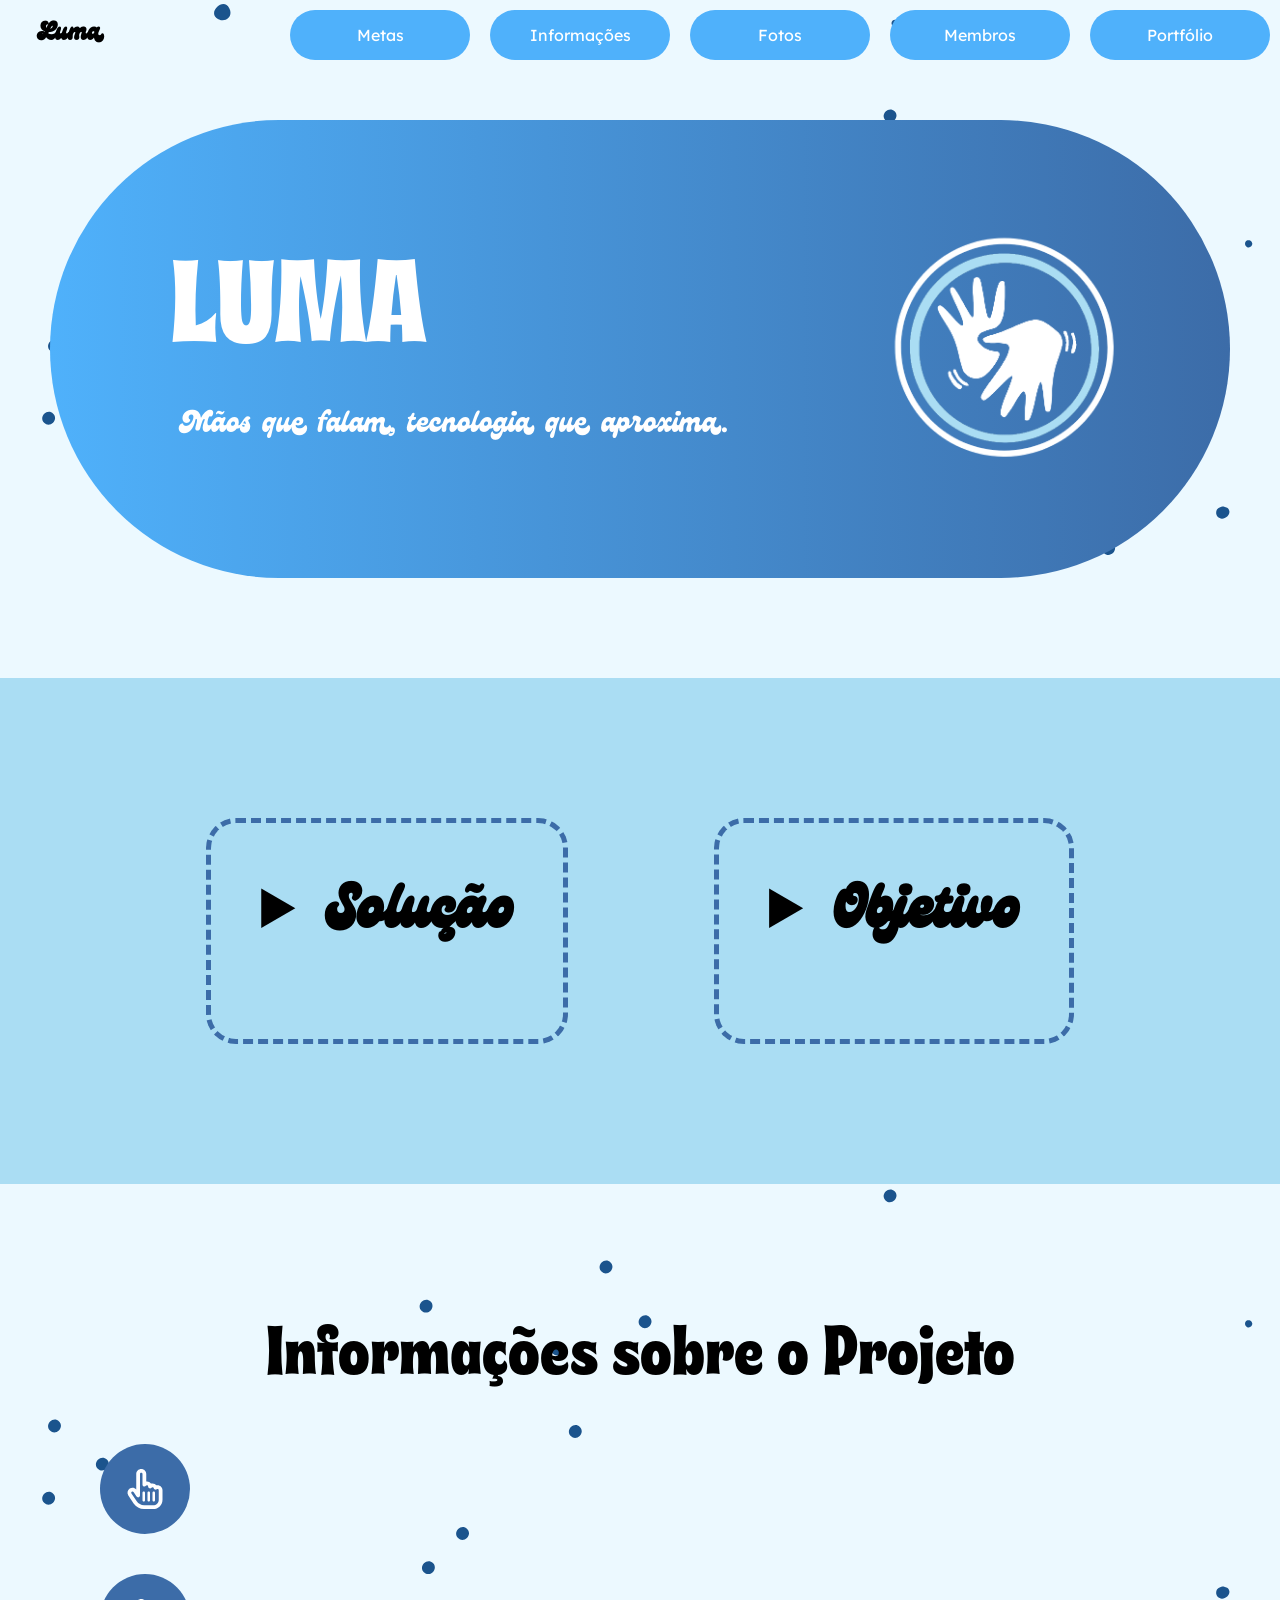
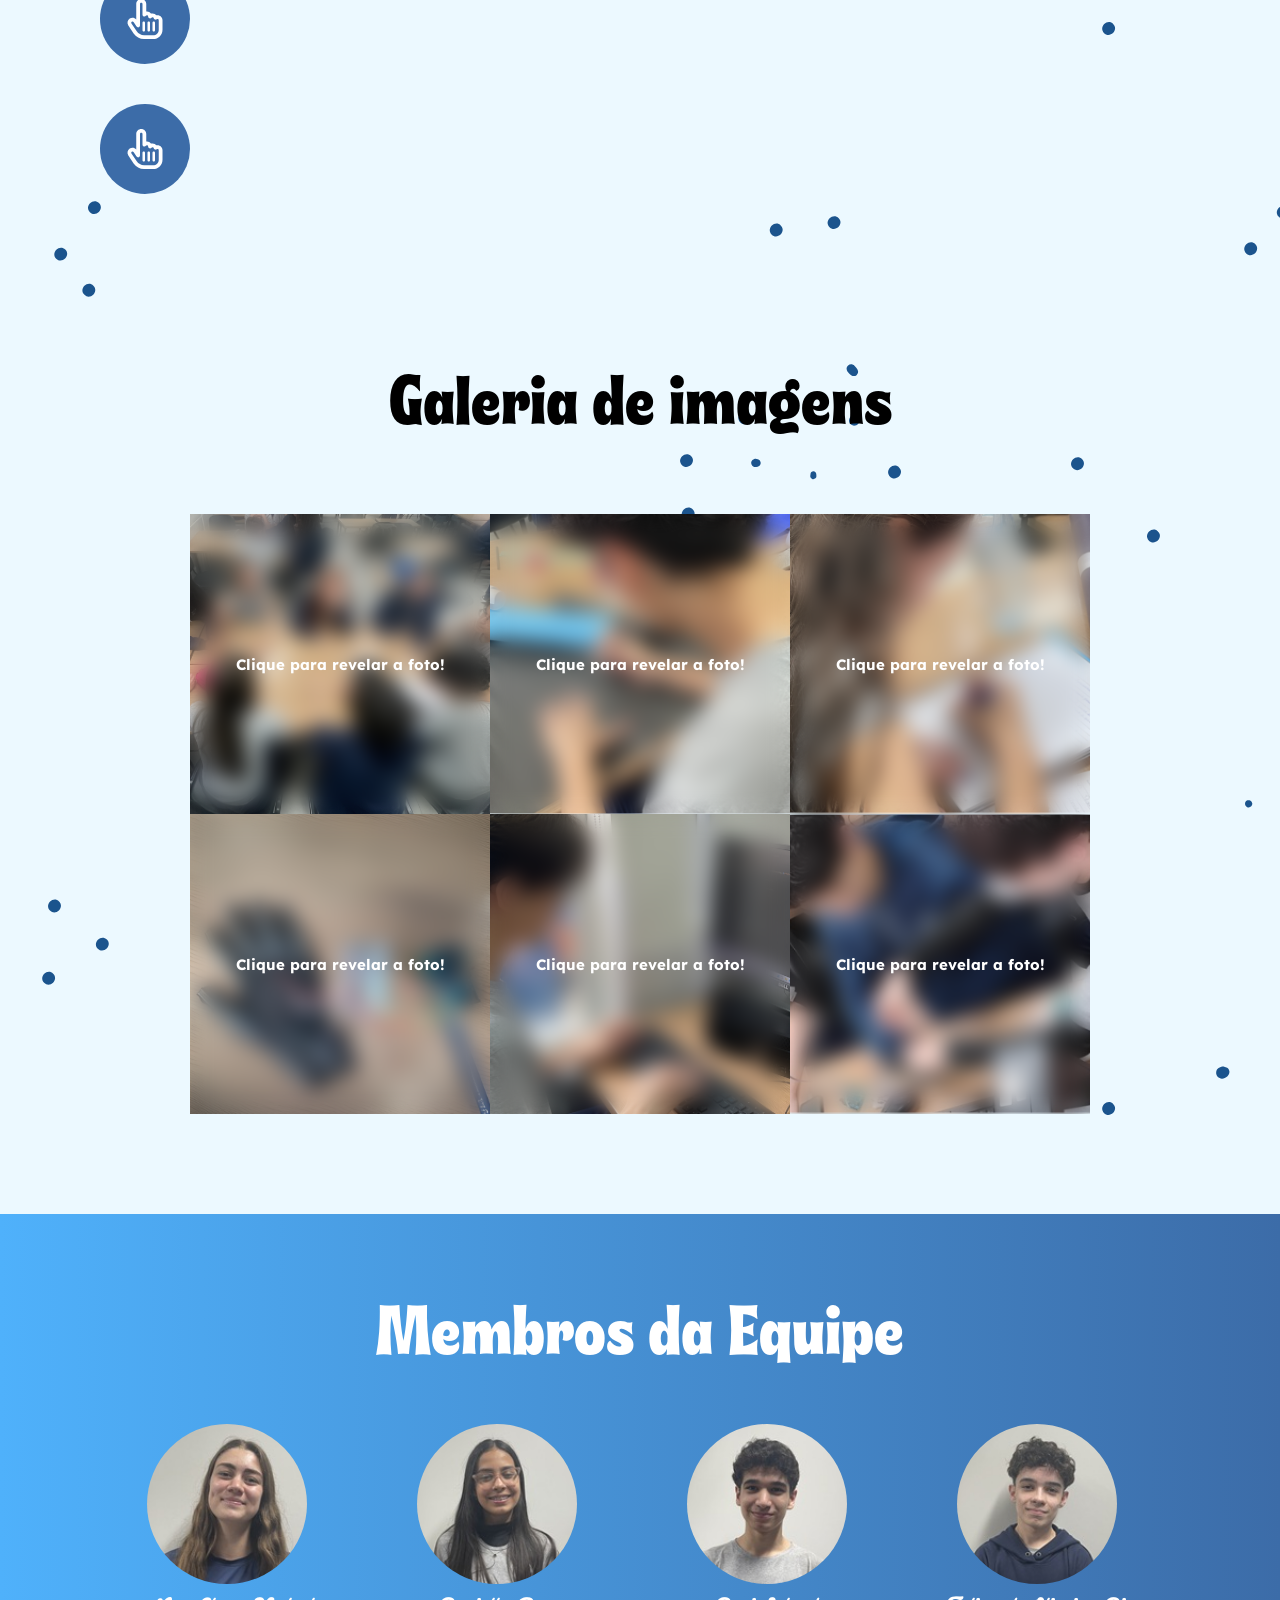
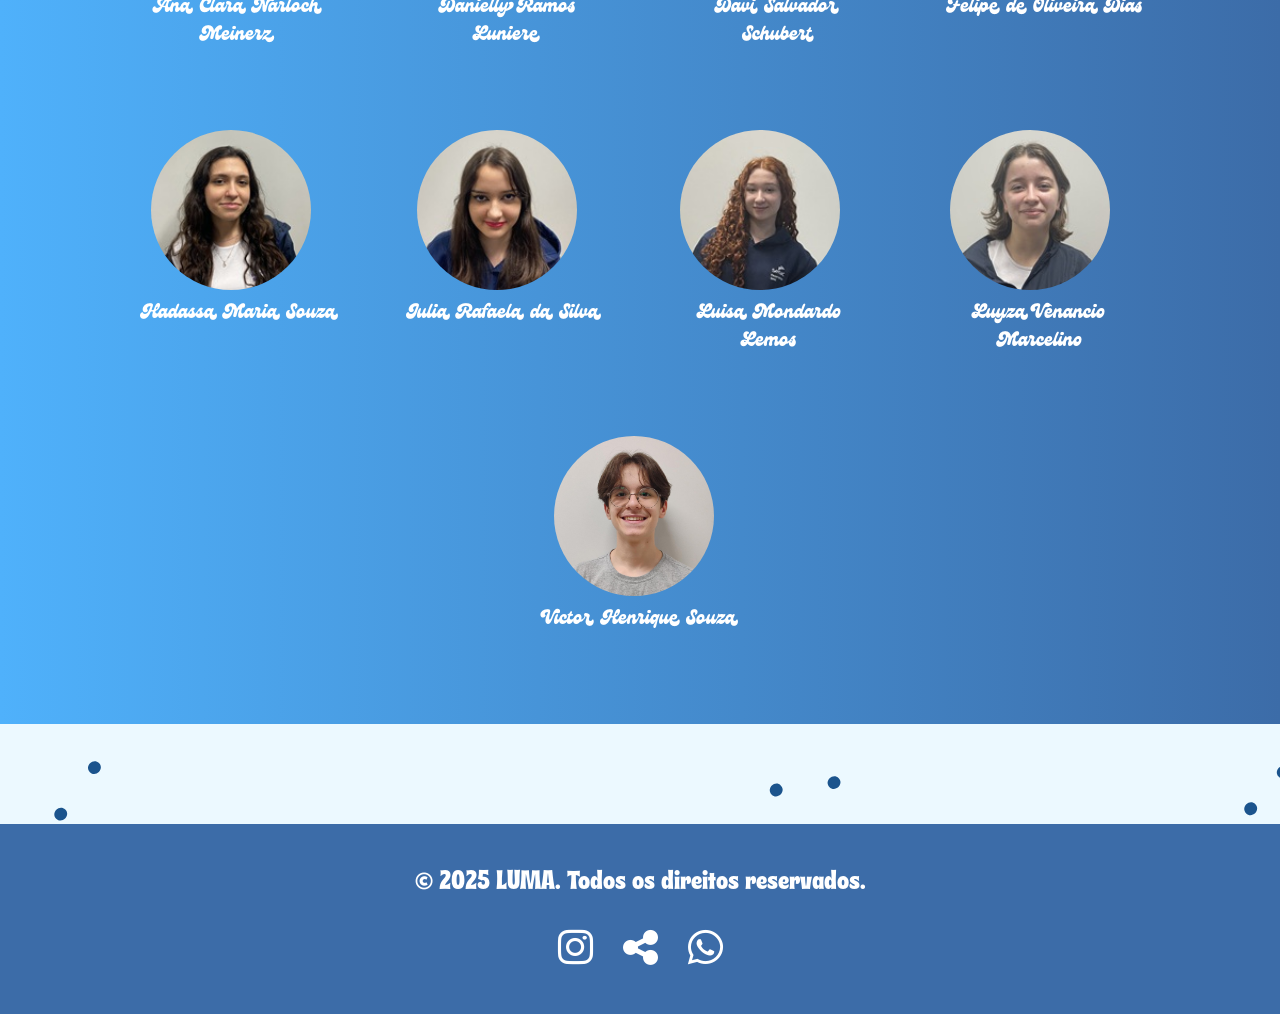
==== index.html @ 433c046f "update 7" ====
<!DOCTYPE html>
<html lang="pt-br">

<head>
    <meta charset="UTF-8">
    <meta name="viewport" content="width=device-width, initial-scale=1.0">
    <title>LUMA - Tradutor de Libras</title>
    <link rel="preconnect" href="https://fonts.googleapis.com">
    <link rel="preconnect" href="https://fonts.gstatic.com" crossorigin>
    <link href="https://fonts.googleapis.com/css2?family=Pixelify+Sans:wght@400..700&display=swap" rel="stylesheet">
    <link href="https://fonts.googleapis.com/css2?family=Asimovian&family=Bungee&family=Gravitas+One&family=Lexend:wght@100..900&
    family=Outfit:wght@100..900&family=Pixelify+Sans:wght@400..700&family=Roboto+Slab:wght@100..900&display=swap"
        rel="stylesheet">
    <link rel="stylesheet" href="https://cdnjs.cloudflare.com/ajax/libs/font-awesome/6.4.2/css/all.min.css">
    <link rel="icon" type="image/x-icon" href="images/logo.png">
    <link rel="stylesheet" href="style.css">
</head>

<body>
    <header>
        <label for="menu" class="icon">&#9776;</label>
        <input type="checkbox" id="menu">

        <p class="titulo">Luma</p>
        <div class="items">
            <a href="#meta" class="item">Metas</a>
            <a href="#info" class="item">Informações</a>
            <a href="#images" class="item">Fotos</a>
            <a href="#equipe" class="item">Membros</a>
            <a href="RESUMO FEIRA DO CONHECIMENTO 2025.pdf" target="_blank" class="item">Portfólio</a>
        </div>
    </header>

    <section class="hero" id="hero">
        <div class="textbox">
            <div class="sla">
                <h1 class="sla2">LUMA</h1>
                <h3 class="sla3">Mãos que falam, tecnologia que aproxima.</h3>
            </div>
            <img src="images/logo2.png">
        </div>
    </section>

    <section class="meta" id="meta">
        <details>
            <summary>Solução</summary>
            <p>Criamos uma luva que traduz Libras em palavras para ajudar na comunicação entre surdos e ouvintes. Com
                tecnologia simples, queremos tornar a sociedade mais inclusiva, facilitando o diálogo na sociedade.
                Mostramos que é possível criar soluções que fazem a diferença.
            </p>
        </details>

        <details>
            <summary>Objetivo</summary>
            <p>Nosso objetivo é usar a tecnologia para tornar o mundo mais acessível e inclusivo. Além de aprender sobre
                eletrônica, entendemos a importância de criar soluções que realmente façam a diferença na vida das
                pessoas.
            </p>
        </details>
    </section>

    <section class="info" id="info">
        <h1>Informações sobre o Projeto</h1>
        <div class="quadrados">
            <div class="quadrado1">
                <img src="images/cursor3.svg">
                <p>O Arduino é uma plataforma de prototipagem eletrônica de código aberto composta por hardware e
                    software de fácil utilização. Segundo Banzi e Shiloh (2015), a plataforma foi projetada para
                    permitir que estudantes, professores e desenvolvedores criem projetos interativos por meio da
                    combinação de sensores, atuadores e um microcontrolador programável. Sua popularidade decorre da
                    versatilidade, do baixo custo e da ampla comunidade de suporte, o que o torna ideal para projetos
                    educacionais e assistivos.</p>
            </div>

            <div class="quadrado2">
                <img src="images/cursor3.svg">
                <p>A linguagem de sinais Libras é reconhecida como meio legal de comunicação e expressão da comunidade
                    surda no Brasil desde a Lei nº 10.436/2002 e regulamentada pelo Decreto nº 5.626/2005. De acordo com
                    Quadros e Karnopp (2004), a Libras é uma língua natural, com estrutura gramatical própria, composta
                    por elementos visuais-espaciais, como movimentos das mãos, expressões faciais e uso do espaço. Essa
                    característica a distingue de códigos gestuais ou mímicas, sendo considerada uma língua plena. </p>
            </div>

            <div class="quadrado3">
                <img src="images/cursor3.svg">
                <p>A metodologia do projeto envolveu pesquisa sobre Libras e suas representações gestuais, seleção de
                    componentes eletrônicos, programação do sistema de reconhecimento de movimentos e testes iterativos
                    para ajustar a precisão e a usabilidade do dispositivo. Com isso, o LUMA demonstra como a tecnologia
                    pode aproximar pessoas, eliminar barreiras comunicativas e incentivar maior empatia e inclusão no
                    dia a dia. </p>
            </div>
        </div>
    </section>

    <div class="conjunto" id="images">
        <h1>Galeria de imagens</h1>
        <div class="containerimagens">
            <div class="imagem1" style="background-image: url('images/fotogrupo.png'); background-position: 70% 30%;">
                <p>Clique para revelar a foto!</p>
            </div>

            <div class="imagem2" style="background-image: url('images/fotocartaz.png');">
                <p>Clique para revelar a foto!</p>
            </div>

            <div class="imagem3" style="background-image: url('images/fotoroteiro.png'); background-position: 70% 30%;">
                <p>Clique para revelar a foto!</p>
            </div>

            <div class="imagem4" style="background-image: url('images/fotoluva2.png');">
                <p>Clique para revelar a foto!</p>
            </div>

            <div class="imagem5" style="background-image: url('images/fotosite.png'); background-position: 30% 70%;">
                <p>Clique para revelar a foto!</p>
            </div>

            <div class="imagem6"
                style="background-image: url('images/fototrabalho.png'); background-position: 30% 70%;">
                <p>Clique para revelar a foto!</p>
            </div>
        </div>
    </div>

    <div class="equipe" id="equipe">
        <h1>Membros da Equipe</h1>
        <div class="members">
            <div class="member">
                <img src="fotosmembros/ana.jpg" class="foto">
                <p>Ana Clara Narloch Meinerz</p>
            </div>

            <div class="member">
                <img src="fotosmembros/danielly.jpg" class="foto">
                <p>Danielly Ramos Luniere</p>
            </div>

            <div class="member">
                <img src="fotosmembros/davisalvador.jpg" class="foto">
                <p>Davi Salvador Schubert</p>
            </div>

            <div class="member">
                <img src="fotosmembros/felipedias.jpg" class="foto">
                <p>Felipe de Oliveira Dias</p>
            </div>

            <div class="member">
                <img src="fotosmembros/hadassa.jpg" class="foto">
                <p>Hadassa Maria Souza</p>
            </div>

            <div class="member">
                <img src="fotosmembros/julia.jpg" class="foto">
                <p>Julia Rafaela da Silva</p>
            </div>

            <div class="member">
                <img src="fotosmembros/luisa.jpg" class="foto">
                <p>Luisa Mondardo Lemos</p>
            </div>

            <div class="member">
                <img src="fotosmembros/luyza.jpg" class="foto">
                <p>Luyza Vênancio Marcelino</p>
            </div>

            <div class="member">
                <img src="fotosmembros/victor.jpg" class="foto">
                <p>Victor Henrique Souza</p>
            </div>
        </div>
    </div>

    <footer>
        <div class="containerfooter">
            <p><span>&copy;</span> 2025 LUMA. Todos os direitos reservados.</p>
            <div class="redesfooter">
                <a href="https://www.instagram.com/proj_luma/" target="_blank" aria-label="Instagram"><i
                        class="fab fa-instagram"></i></a>
                <a href="https://linktr.ee/BrownieCru_" target="_blank" aria-label="Links"><i class="fa-solid fa-share-nodes"></i></a>
                <a href="https://wa.me/" target="_blank" aria-label="WhatsApp"><i class="fab fa-whatsapp"></i></a>
            </div>
        </div>
    </footer>

    <script>
        document.querySelector('.quadrado1').onclick = function () {
            document.querySelector('.quadrado1').style.width = "450px";
            document.querySelector('.quadrado1').style.height = "520px";
            document.querySelector('.quadrado1 p').style.maxHeight = "500px";
        }

        document.querySelector('.quadrado2').onclick = function () {
            document.querySelector('.quadrado2').style.width = "450px";
            document.querySelector('.quadrado2').style.height = "520px";
            document.querySelector('.quadrado2 p').style.maxHeight = "500px";
        }

        document.querySelector('.quadrado3').onclick = function () {
            document.querySelector('.quadrado3').style.width = "450px";
            document.querySelector('.quadrado3').style.height = "520px";
            document.querySelector('.quadrado3 p').style.maxHeight = "500px";
        }

        document.querySelector('.imagem1 p').onclick = function () {
            document.querySelector('.imagem1 p').style.backdropFilter = "0px";
            document.querySelector('.imagem1 p').style.display = "none";
        }

        document.querySelector('.imagem2 p').onclick = function () {
            document.querySelector('.imagem2 p').style.backdropFilter = "0px";
            document.querySelector('.imagem2 p').style.display = "none";
        }

        document.querySelector('.imagem3 p').onclick = function () {
            document.querySelector('.imagem3 p').style.backdropFilter = "0px";
            document.querySelector('.imagem3 p').style.display = "none";
        }

        document.querySelector('.imagem4 p').onclick = function () {
            document.querySelector('.imagem4 p').style.backdropFilter = "0px";
            document.querySelector('.imagem4 p').style.display = "none";
        }

        document.querySelector('.imagem5 p').onclick = function () {
            document.querySelector('.imagem5 p').style.backdropFilter = "0px";
            document.querySelector('.imagem5 p').style.display = "none";
        }

        document.querySelector('.imagem6 p').onclick = function () {
            document.querySelector('.imagem6 p').style.backdropFilter = "0px";
            document.querySelector('.imagem6 p').style.display = "none";
        }
    </script>
</body>

</html>
---- style.css ----
* {
    margin: 0;
    padding: 0;
    font-family: 'Lexend';
    /* cor 1: #aaddf3 */
    /* cor 2: #ecf9ff */
    /* cor 3: #4fb1fb */
    /* cor 4: #1b548d */
    scroll-behavior: smooth;
}

@font-face {
    font-family: "Musubi-Black";
    src: url("fonts/musubi-black.otf") format("opentype");
    font-weight: normal;
    font-style: normal;
}

@font-face {
    font-family: "Genty";
    src: url("fonts/genty.otf") format("opentype");
    font-weight: normal;
    font-style: normal;
}

@font-face {
    font-family: "Aileron";
    src: url("fonts/aileron.regular.otf") format("opentype");
    font-weight: normal;
    font-style: normal;
}

body {
    background-color: #ecf9ff;
    background-image: url(images/fundo.png);
}

header {
    width: 100%;
    height: 70px;
    background-color: transparent;
    display: flex;
    justify-content: space-between;
    z-index: 50;
}

.titulo {
    padding: 0px 40px;
    margin: 0;
    display: flex;
    align-self: center;
    color: #000000;
    font-size: 25px;
    font-weight: bold;
    font-family: 'Genty';
}

.items {
    display: flex;
    align-items: center;
    gap: 20px;
    margin: 10px;
}

.item {
    min-width: 150px;
    color: #ffffff;
    background-color: #4fb1fb;
    cursor: pointer;
    padding: 15px;
    border-radius: 50px;
    text-align: center;
    margin: 0;
    text-decoration: none;
    transition: 0.5s ease;
    text-wrap: nowrap;
}

.item:hover {
    color: #fff;
    background-color: #3c6ca8;
    box-shadow: 0 0 10px #3c6ca8;
}

.icon {
    display: none;
    font-size: 30px;
}

input[type="checkbox"] {
    display: none;
}


@media (max-width: 1160px) {
    header {
        flex-direction: column;
        align-items: center;
        position: relative;
        /* necessário para posicionar o menu internamente */
        z-index: 10;
        margin: 0;
        background-color: #3c6ca8;
    }

    .items {
        position: absolute;
        top: 100%;
        left: 0;
        width: 100%;
        flex-direction: column;
        max-height: 0;
        overflow: hidden;
        transition: max-height 0.5s ease-in-out;
        z-index: 20;
        gap: 0;
        margin: 0;
        /* garante que fique acima da imagem */
    }

    #menu:checked~.items {
        max-height: 500px;
    }

    .item {
        width: 100%;
        padding: 23px;
        margin: 0;
        border-radius: 0;
        background-color: #d0f1ff;
        color: #000000;
        border-top: 1px solid #3c6ca8;
        text-align: center;
    }

    .item:hover {
        color: #fff;
        background-color: #4fb1fb;
    }

    .icon {
        display: block;
        position: absolute;
        top: 5px;
        right: 20px;
        font-size: 40px;
        color: #ffffff;
        cursor: pointer;
        z-index: 30;
        font-weight: bold;
    }

    .titulo {
        padding: 8px;
        display: flex;
        font-size: 35px;
        translate: 0px 5px;
        color: #fff;
    }
}

.hero {
    margin: 50px;
    border-radius: 400px;
    color: #fff;
    background: linear-gradient(to right, #4fb1fb, #3c6ca8);
    padding: 100px;
    margin-bottom: 100px;
    flex-wrap: wrap;
}

.textbox img {
    width: 500px;
}

.textbox {
    margin: 50px;
    display: flex;
    justify-content: space-between;
    align-items: center;
}

.textbox h1 {
    font-size: 100px;
    margin-bottom: 30px;
    margin: 20px;
    font-family: 'Musubi-Black';
}

.textbox h3 {
    font-weight: normal;
    font-size: 30px;
    margin: 30px;
    font-family: 'Genty';
}

.meta {
    background-color: #aaddf3;
    padding: 100px;
    display: flex;
    justify-content: space-evenly;
    margin-bottom: 30px;
    flex-wrap: wrap;
}

details {
    margin: 40px;
    text-align: center;
    border: 5px dashed #3c6ca8;
    border-radius: 30px;
    padding: 50px;
}

summary {
    font-size: 60px;
    margin-bottom: 30px;
    font-weight: bold;
    font-family: 'Genty';
}

details p {
    max-width: 500px;
    font-size: 23px;
}

.info {
    background-color: transparent;
    padding: 100px;
    margin-bottom: 50px;
    font-size: 23px;
    overflow: hidden;
    min-height: fit-content;
    flex-wrap: wrap;
}

.info h1 {
    font-size: 60px;
    color: #000000;
    margin-bottom: 50px;
    text-align: center;
    font-family: 'Musubi-Black';
}

.info p {
    overflow: hidden;
}

.quadrados {
    display: flex;
    justify-content: center;
    flex-direction: row;
    gap: 40px;
}

.quadrado1,
.quadrado2,
.quadrado3 {
    background-color: #3c6ca8;
    padding: 20px;
    width: 50px;
    height: 50px;
    border-radius: 50px;
    color: #ffffff;
    transition: all 0.5s;
}

.quadrado1 img,
.quadrado2 img,
.quadrado3 img {
    width: 50px;
    height: 50px;
    color: #fff;
}

.quadrado1 p,
.quadrado2 p,
.quadrado3 p {
    overflow: hidden;
    max-height: 0;
    transition: all 1s ease;
    translate: 0px 15px;
}

.conjunto {
    margin: 0px 150px 100px 150px;
}

.conjunto h1 {
    font-size: 60px;
    margin: 70px;
    font-family: 'Musubi-Black';
}

.containerimagens {
    display: flex;
    flex-wrap: wrap;
    justify-content: center;
    margin: 10px;
    overflow: hidden;
}

.imagem1,
.imagem2,
.imagem3,
.imagem4,
.imagem5,
.imagem6 {
    width: 400px;
    height: 400px;
    background-clip: cover;
    font-weight: bold;
    font-size: 20px;
    color: #fff;
    background-size: cover;
    background-position: center;
    background-repeat: no-repeat;
    min-width: fit-content;
}

.imagem1 p,
.imagem2 p,
.imagem3 p,
.imagem4 p,
.imagem5 p,
.imagem6 p {
    transition: all 0.5s ease;
    backdrop-filter: blur(10px);
    width: 400px;
    height: 400px;
    display: flex;
    justify-content: center;
    align-items: center;
}

.imagem1 p:hover,
.imagem2 p:hover,
.imagem3 p:hover,
.imagem4 p:hover,
.imagem5 p:hover,
.imagem6 p:hover {
    font-size: 22px;
}

.equipe {
    background: linear-gradient(to right, #4fb1fb, #3c6ca8);
    padding: 50px;
    justify-self: center;
    color: #ffffff;
    margin-bottom: 100px;
}

.equipe h1 {
    font-size: 60px;
    margin: 50px;
    margin-left: 140px;
    margin-bottom: 80px;
    font-family: 'Musubi-Black';
}

.members {
    height: fit-content;
    display: flex;
    justify-content: center;
    flex-wrap: wrap;
    gap: 70px;
    margin: 40px;
}

.member {
    justify-items: center;
    font-size: 20px;
    transition: transform 0.5s;
}

.member:hover {
    transform: scale(1.05);
}

.member p {
    max-width: 200px;
    text-align: center;
    font-family: 'Genty';
}

.foto {
    display: flex;
    border-radius: 100%;
    width: 160px;
    margin: 10px;
    justify-self: center;
}

.member:hover>.foto {
    outline: 5px solid #aaddf3;
    /* outline-offset: 5px; afasta um pouco da imagem */
    box-shadow: 0 0px 50px #aaddf3;
}

footer {
    width: 100%;
    height: 190px;
    background-color: #3c6ca8;
    font-weight: bold;
    color: #fff;
    font-size: 18px;
    display: flex;
    align-items: center;
    justify-content: center;
    text-align: center;
}

footer p {
    font-size: 23px;
    margin-bottom: 25px;
    font-family: 'Musubi-Black';
}

.containerfooter {
    width: 100%;
    display: flex;
    flex-direction: column;
    align-items: center;
    justify-content: center;
}

.redesfooter {
    display: flex;
    gap: 30px;
    justify-content: center;
}

.redesfooter a {
    color: #fff;
    font-size: 40px;
    transition: color 0.2s, scale 0.2s;
}

.redesfooter a:hover {
    color: #aaddf3;
    scale: 115%;
}

@media (max-width: 1750px) {
    .info p {
        font-size: 21px;
    }
}

@media (max-width: 1440px) {
    .info p {
        font-size: 18px;
    }
}

@media (max-width: 1280px) {
    .info p {
        font-size: 17px;
    }

    .textbox img {
        width: 300px;
    }
}

@media (max-width: 1280px) {
    .info p {
        font-size: 15px;
    }

    .textbox img {
        width: 250px;
    }

    .hero {
        padding: 50px;
    }

    .conjunto h1 {
        text-align: center;
    }

    .equipe h1 {
        text-align: center;
        margin: 30px;
    }

    .imagem1,
    .imagem2,
    .imagem3,
    .imagem4,
    .imagem5,
    .imagem6 {
        width: 300px;
        height: 300px;
    }

    .imagem1 p,
    .imagem2 p,
    .imagem3 p,
    .imagem4 p,
    .imagem5 p,
    .imagem6 p {
        width: 300px;
        height: 300px;
        font-size: 15px;
    }

    .imagem1 p:hover,
    .imagem2 p:hover,
    .imagem3 p:hover,
    .imagem4 p:hover,
    .imagem5 p:hover,
    .imagem6 p:hover {
        font-size: 18px;
    }

    .quadrados {
        flex-direction: column;
        justify-self: center;
    }

    .quadrado1,
    .quadrado2,
    .quadrado3 {
        display: flex;
        flex-direction: column;
        justify-self: center;
    }

    .info p {
        font-size: 22px;
    }

    .textbox img {
        width: 250px;
    }
}

@media (max-width: 1010px) {
    .hero {
        padding: 50px;
    }

    .textbox img {
        width: 200px;
    }

    .textbox h1 {
        font-size: 80px;
    }

    .textbox h3 {
        font-size: 20px;
    }
}

@media (max-width: 768px) {
    .textbox h1 {
        font-size: 65px;
    }

    .sla {
        justify-content: space-evenly;
    }

    .conjunto {
        margin: 0;
        margin-bottom: 70px;
    }
}

@media (max-width: 680px) {
    .meta {
        padding: 60px;
    }

    summary {
        font-size: 45px;
    }

    details p {
        font-size: 18px;
    }

    .info h1 {
        font-size: 45px;
    }

    .conjunto h1 {
        font-size: 45px;
        margin: 30px;
        margin-top: -80px;
    }

    .equipe h1 {
        font-size: 45px;
    }

    .textbox h1 {
        font-size: 40px;
    }

    .textbox h3 {
        font-size: 18px;
        margin: 20px;
    }

    .textbox img {
        width: 150px;
    }

    .hero {
        padding: 20px;
    }

    .quadrado1,
    .quadrado2,
    .quadrado3 {
        scale: 90%;
    }

    .info {
        padding: 50px;
    }

    .containerfooter {
        scale: 90%;
    }
}

@media (max-width: 600px) {
    .hero {
        padding: 10px;
        margin: 40px;
    }

    .textbox img {
        width: 100px;
    }
}

@media (max-width: 500px) {
    summary {
        font-size: 32px;
    }

    .info h1 {
        font-size: 38px;
        margin-bottom: 0px;
    }

    .conjunto h1 {
        font-size: 38px;
        margin: 30px;
        margin-top: -80px;
    }

    .equipe h1 {
        font-size: 38px;
    }

    .quadrados {
        gap: 0;
    }

    .hero {
        padding: 10px;
        margin: 20px;
        margin-top: 80px;
        margin-bottom: 80px;
    }

    .textbox img {
        width: 75px;
    }

    .textbox h1 {
        font-size: 38px;
        width: fit-content;
    }

    .textbox h3 {
        font-size: 13px;
        width: fit-content;
    }

    .textbox {
        margin: 20px;
    }

    .meta {
        padding: 0px;
    }

    .members {
        margin: 0px;
    }

    .quadrados {
        margin: 20px;
    }

    .quadrado1,
    .quadrado2,
    .quadrado3 {
        max-width: 330px;
    }

    .quadrado1 p,
    .quadrado2 p,
    .quadrado3 p {
        font-size: 20px;
    }

    .info {
        padding: 20px;
    }

}

@media (max-width: 425px) {
    .textbox {
        justify-self: center;
    }

    .sla2, .sla3 {
        display: block;
        justify-self: center;
        text-align: center;
    }

    summary {
        font-size: 29px;
    }

    details p {
        font-size: 13px;
    }

    .containerfooter {
        scale: 80%;
    }

    .quadrado1,
    .quadrado2,
    .quadrado3 {
        max-width: 280px;
    }

    .quadrado1 p,
    .quadrado2 p,
    .quadrado3 p {
        font-size: 18px;
    }

    .textbox img {
        display: none;
    }

    .titulo {
        translate: 0px 7px;
        align-self: center;
        font-size: 0px;
        background-image: url(images/logo2.png);
        width: 40px;
        height: 40px;
        background-size: contain;
        background-repeat: no-repeat;
    }

    .equipe {
        padding: 20px;
    }

    .hero {
        margin: 20px;
        margin-top: 80px;
        margin-bottom: 80px;
    }
}

@media (max-width: 375px) {}

@media (max-width: 320px) {

    .quadrado1,
    .quadrado2,
    .quadrado3 {
        max-width: 250px;
    }

    .quadrado1 p,
    .quadrado2 p,
    .quadrado3 p {
        font-size: 16px;
    }
}
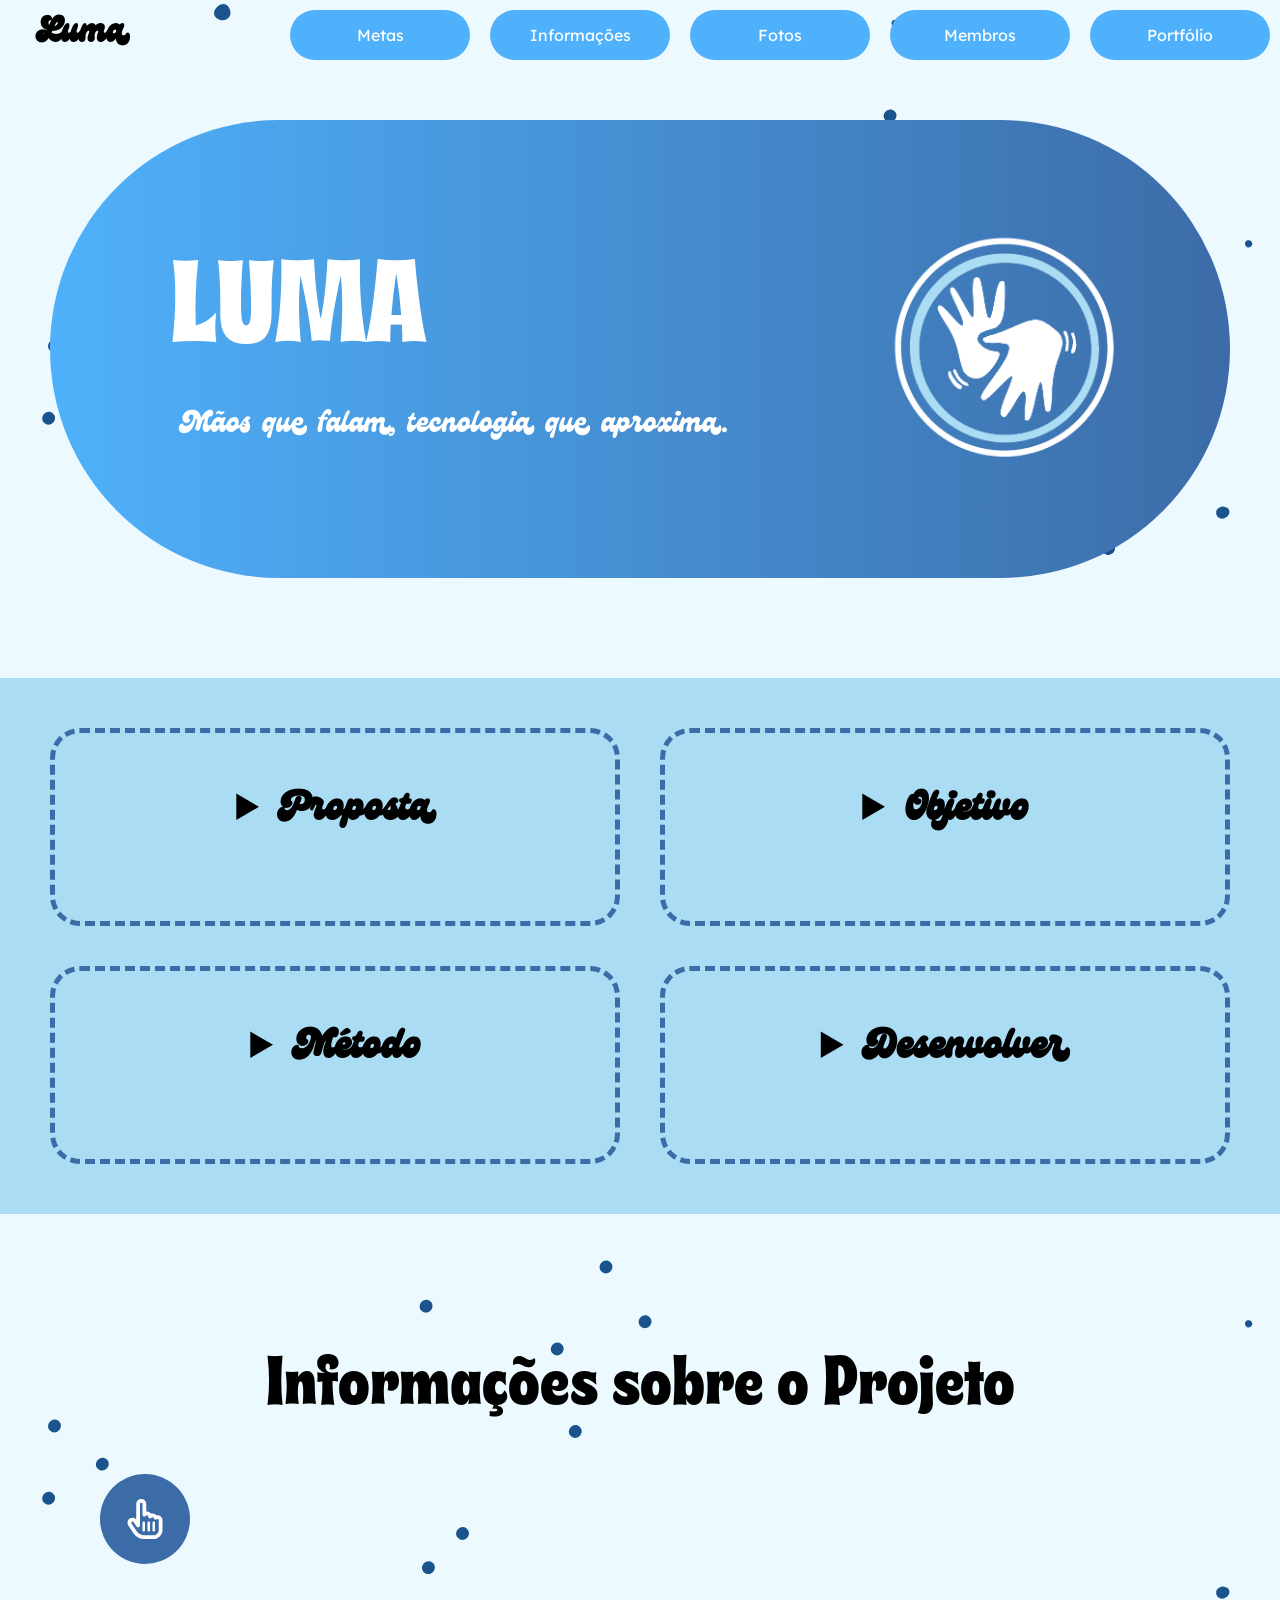
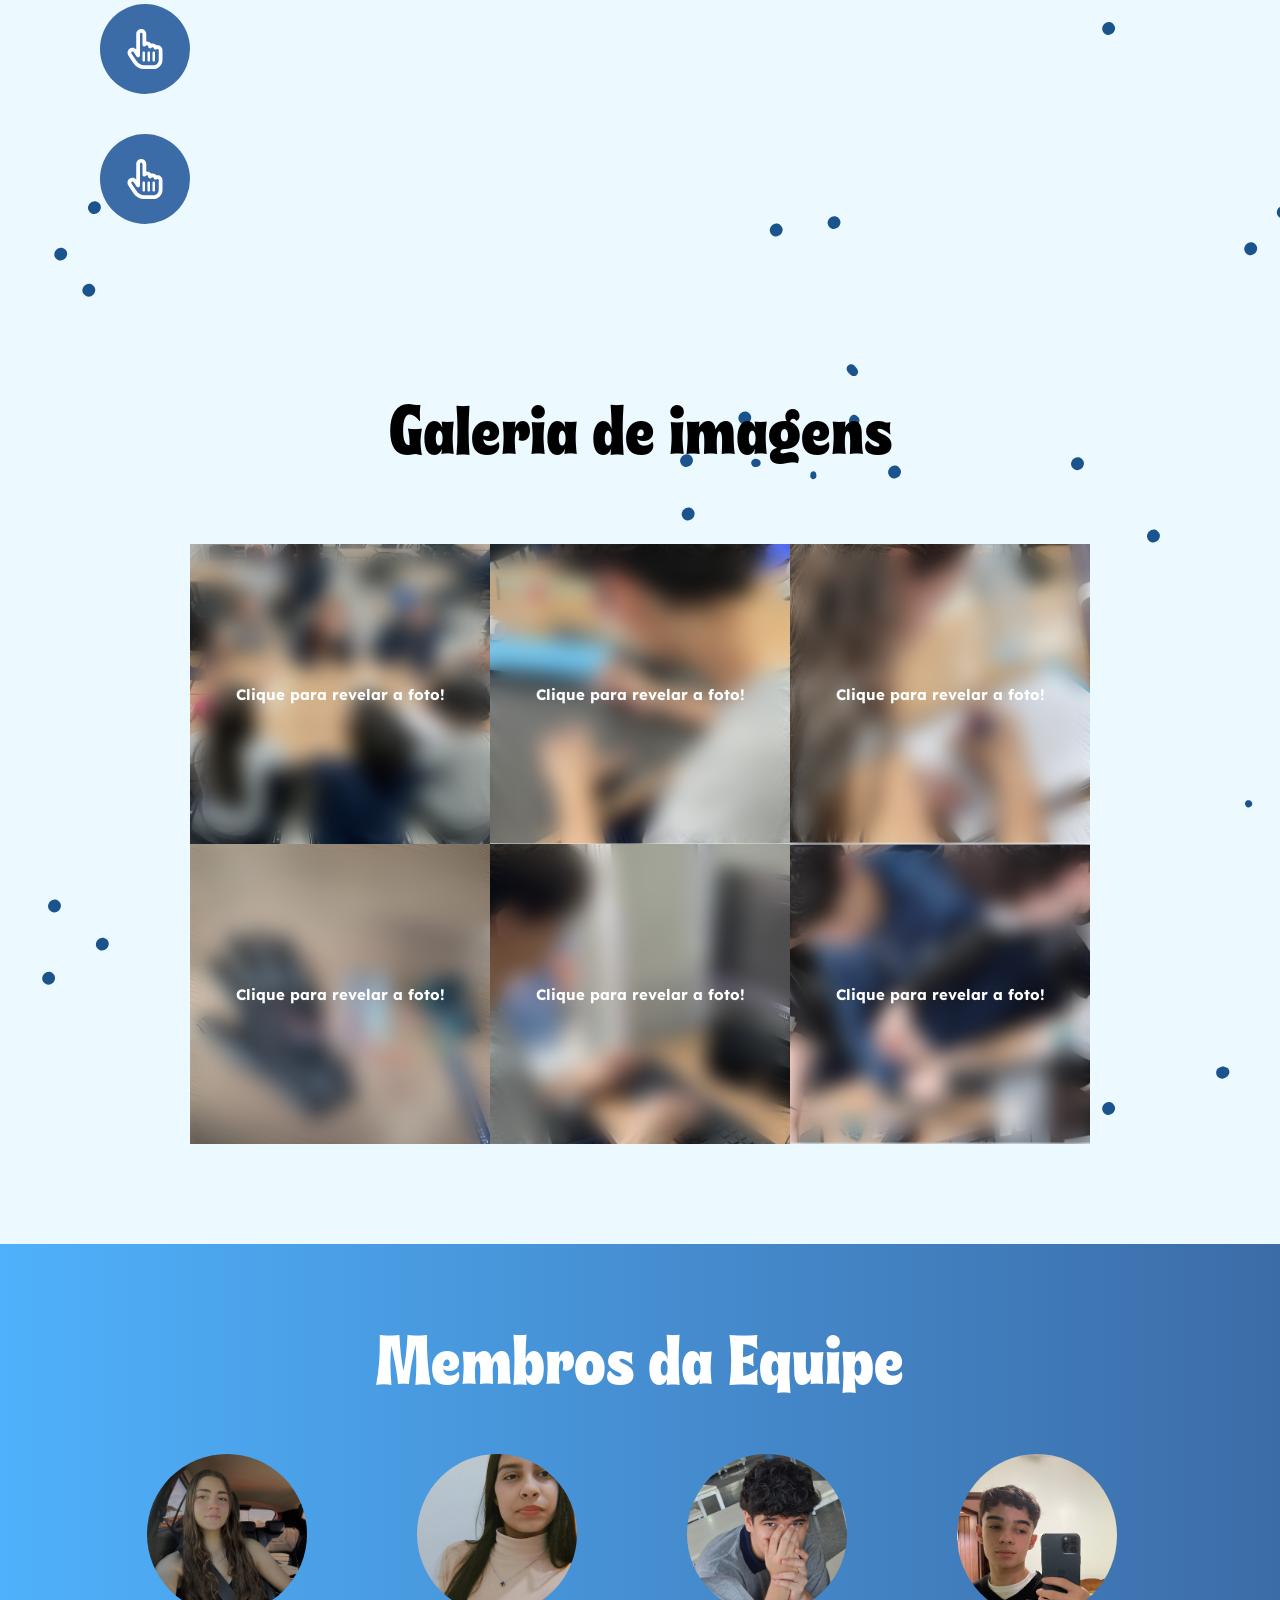
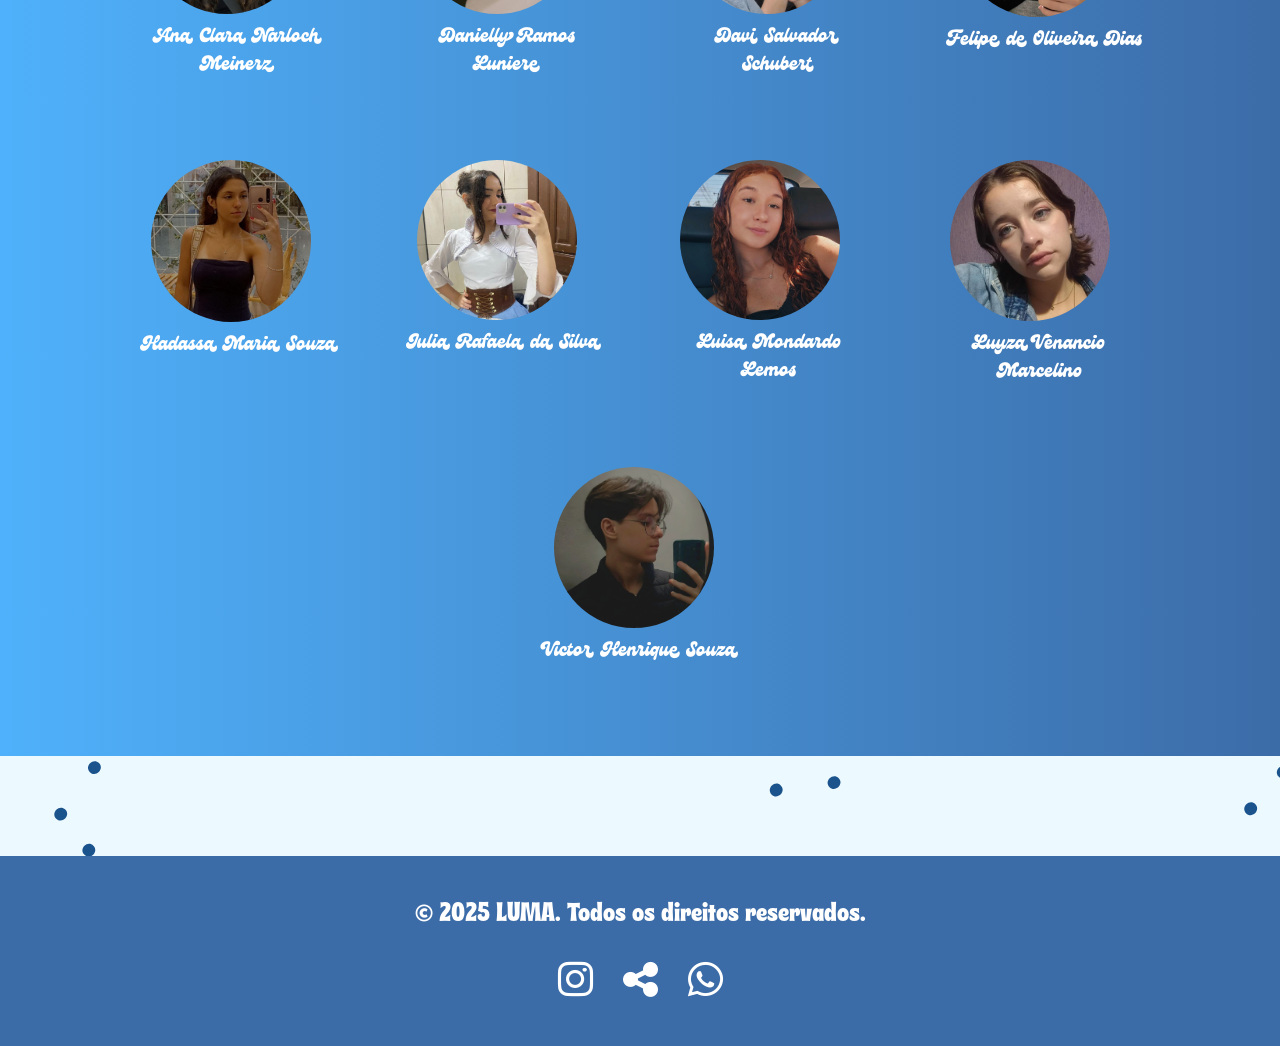
==== commit 8ad818d3: "update 8" ====
--- a/index.html
+++ b/index.html
@@ -42,28 +42,88 @@
     </section>
 
     <section class="meta" id="meta">
-        <details>
-            <summary>Solução</summary>
-            <p>Criamos uma luva que traduz Libras em palavras para ajudar na comunicação entre surdos e ouvintes. Com
-                tecnologia simples, queremos tornar a sociedade mais inclusiva, facilitando o diálogo na sociedade.
-                Mostramos que é possível criar soluções que fazem a diferença.
-            </p>
-        </details>
-
-        <details>
-            <summary>Objetivo</summary>
-            <p>Nosso objetivo é usar a tecnologia para tornar o mundo mais acessível e inclusivo. Além de aprender sobre
-                eletrônica, entendemos a importância de criar soluções que realmente façam a diferença na vida das
-                pessoas.
-            </p>
-        </details>
+        <div class="metas">
+            <details>
+                <summary>Proposta</summary>
+                <p>Criamos uma luva que traduz Libras em palavras para ajudar na comunicação entre surdos e ouvintes.
+                    Com
+                    tecnologia simples, queremos tornar a sociedade mais inclusiva, facilitando o diálogo na sociedade.
+                    Mostramos que é possível criar soluções que fazem a diferença.
+                </p>
+            </details>
+
+            <details>
+                <summary>Objetivo</summary>
+                <p>Com a LUMA, buscamos incentivar o aprendizado de Libras e aproximar diferentes formas de comunicação,
+                    criando uma ponte entre pessoas surdas e ouvintes. Nosso objetivo é usar a tecnologia para tornar o
+                    mundo mais acessível e inclusivo, unindo o conhecimento em eletrônica à vontade de desenvolver
+                    soluções
+                    que realmente transformem a vida das pessoas e promovam a compreensão mútua.
+                </p>
+            </details>
+
+            <details>
+                <summary>Método</summary>
+                <p>A metodologia do projeto envolveu pesquisa sobre Libras e suas representações gestuais, seleção de
+                    componentes eletrônicos, programação do sistema de reconhecimento de movimentos e testes iterativos
+                    para ajustar a precisão e a usabilidade do dispositivo. Com isso, o LUMA demonstra como a tecnologia
+                    pode aproximar pessoas, eliminar barreiras comunicativas e incentivar maior empatia e inclusão no
+                    dia a dia.
+                </p>
+            </details>
+
+            <details>
+                <summary>Desenvolver</summary>
+                <p>A LUMA foi criada utilizando uma placa Arduino, sensores flexíveis nos dedos e um módulo Bluetooth
+                    que
+                    envia os dados para um aplicativo.
+                    Os sensores captam os movimentos e a curvatura das mãos, e o Arduino processa essas informações para
+                    identificar cada gesto feito em Libras.
+                    Depois, o módulo Bluetooth transmite os dados para o aplicativo, que faz a tradução automática para
+                    texto ou áudio, tornando a comunicação acessível.
+                </p>
+            </details>
+        </div>
     </section>
 
     <section class="info" id="info">
         <h1>Informações sobre o Projeto</h1>
         <div class="quadrados">
             <div class="quadrado1">
-                <img src="images/cursor3.svg">
+                <div class="sla4">
+                    <img src="images/cursor3.svg">
+                    <h2>Libras</h2>
+                </div>
+                <p>A Língua Brasileira de Sinais (Libras) é reconhecida oficialmente no Brasil pela Lei nº 10.436/2002
+                    e regulamentada pelo Decreto nº 5.626/2005 como o meio de comunicação e expressão da comunidade
+                    surda. Segundo Quadros e Karnopp (2004), trata-se de uma língua natural, com gramática própria e
+                    estrutura visual-espacial baseada em gestos, expressões faciais e uso do espaço. Diferente de
+                    simples mímicas, a Libras possui todos os níveis linguísticos — fonologia, morfologia, sintaxe e
+                    semântica — e é utilizada por mais de 10 milhões de brasileiros com algum grau de surdez, sendo
+                    essencial para a inclusão e a cidadania.</p>
+            </div>
+
+            <div class="quadrado2">
+                <div class="sla4">
+                    <img src="images/cursor3.svg">
+                    <h2>Dados</h2>
+                </div>
+                <p>Ainda não existe um número exato e atualizado de quantas pessoas falam Libras no Brasil, mas
+                    estimativas indicam que apenas cerca de 2,3 milhões de pessoas usam Libras como principal meio de
+                    comunicação.
+                    Segundo o IBGE, existem mais de 10,7 milhões de brasileiros com algum tipo de deficiência auditiva,
+                    o que significa que a maioria das pessoas surdas não utiliza Libras.
+                    Isso acontece porque muitos surdos não tiveram acesso à educação bilíngue e acabam se comunicando de
+                    outras formas, como leitura labial ou fala oral.
+                    Além disso, há apenas cerca de 20 mil intérpretes de Libras no país, um número ainda pequeno diante
+                    da grande demanda.</p>
+            </div>
+
+            <div class="quadrado3">
+                <div class="sla4">
+                    <img src="images/cursor3.svg">
+                    <h2>Arduino</h2>
+                </div>
                 <p>O Arduino é uma plataforma de prototipagem eletrônica de código aberto composta por hardware e
                     software de fácil utilização. Segundo Banzi e Shiloh (2015), a plataforma foi projetada para
                     permitir que estudantes, professores e desenvolvedores criem projetos interativos por meio da
@@ -71,24 +131,6 @@
                     versatilidade, do baixo custo e da ampla comunidade de suporte, o que o torna ideal para projetos
                     educacionais e assistivos.</p>
             </div>
-
-            <div class="quadrado2">
-                <img src="images/cursor3.svg">
-                <p>A linguagem de sinais Libras é reconhecida como meio legal de comunicação e expressão da comunidade
-                    surda no Brasil desde a Lei nº 10.436/2002 e regulamentada pelo Decreto nº 5.626/2005. De acordo com
-                    Quadros e Karnopp (2004), a Libras é uma língua natural, com estrutura gramatical própria, composta
-                    por elementos visuais-espaciais, como movimentos das mãos, expressões faciais e uso do espaço. Essa
-                    característica a distingue de códigos gestuais ou mímicas, sendo considerada uma língua plena. </p>
-            </div>
-
-            <div class="quadrado3">
-                <img src="images/cursor3.svg">
-                <p>A metodologia do projeto envolveu pesquisa sobre Libras e suas representações gestuais, seleção de
-                    componentes eletrônicos, programação do sistema de reconhecimento de movimentos e testes iterativos
-                    para ajustar a precisão e a usabilidade do dispositivo. Com isso, o LUMA demonstra como a tecnologia
-                    pode aproximar pessoas, eliminar barreiras comunicativas e incentivar maior empatia e inclusão no
-                    dia a dia. </p>
-            </div>
         </div>
     </section>
 
@@ -126,47 +168,47 @@
         <h1>Membros da Equipe</h1>
         <div class="members">
             <div class="member">
-                <img src="fotosmembros/ana.jpg" class="foto">
+                <img src="fotosmembros/ana.png" class="foto">
                 <p>Ana Clara Narloch Meinerz</p>
             </div>
 
             <div class="member">
-                <img src="fotosmembros/danielly.jpg" class="foto">
+                <img src="fotosmembros/dani.png" class="foto">
                 <p>Danielly Ramos Luniere</p>
             </div>
 
             <div class="member">
-                <img src="fotosmembros/davisalvador.jpg" class="foto">
+                <img src="fotosmembros/davi.png" class="foto">
                 <p>Davi Salvador Schubert</p>
             </div>
 
             <div class="member">
-                <img src="fotosmembros/felipedias.jpg" class="foto">
+                <img src="fotosmembros/felipe.png" class="foto">
                 <p>Felipe de Oliveira Dias</p>
             </div>
 
             <div class="member">
-                <img src="fotosmembros/hadassa.jpg" class="foto">
+                <img src="fotosmembros/hadassa.png" class="foto">
                 <p>Hadassa Maria Souza</p>
             </div>
 
             <div class="member">
-                <img src="fotosmembros/julia.jpg" class="foto">
+                <img src="fotosmembros/julia.png" class="foto">
                 <p>Julia Rafaela da Silva</p>
             </div>
 
             <div class="member">
-                <img src="fotosmembros/luisa.jpg" class="foto">
+                <img src="fotosmembros/luisa.png" class="foto">
                 <p>Luisa Mondardo Lemos</p>
             </div>
 
             <div class="member">
-                <img src="fotosmembros/luyza.jpg" class="foto">
+                <img src="fotosmembros/luyza.png" class="foto">
                 <p>Luyza Vênancio Marcelino</p>
             </div>
 
             <div class="member">
-                <img src="fotosmembros/victor.jpg" class="foto">
+                <img src="fotosmembros/victor.png" class="foto">
                 <p>Victor Henrique Souza</p>
             </div>
         </div>
@@ -178,7 +220,8 @@
             <div class="redesfooter">
                 <a href="https://www.instagram.com/proj_luma/" target="_blank" aria-label="Instagram"><i
                         class="fab fa-instagram"></i></a>
-                <a href="https://linktr.ee/BrownieCru_" target="_blank" aria-label="Links"><i class="fa-solid fa-share-nodes"></i></a>
+                <a href="https://linktr.ee/BrownieCru_" target="_blank" aria-label="Links"><i
+                        class="fa-solid fa-share-nodes"></i></a>
                 <a href="https://wa.me/" target="_blank" aria-label="WhatsApp"><i class="fab fa-whatsapp"></i></a>
             </div>
         </div>
@@ -187,20 +230,23 @@
     <script>
         document.querySelector('.quadrado1').onclick = function () {
             document.querySelector('.quadrado1').style.width = "450px";
-            document.querySelector('.quadrado1').style.height = "520px";
+            document.querySelector('.quadrado1').style.height = "600px";
             document.querySelector('.quadrado1 p').style.maxHeight = "500px";
+            document.querySelector('.quadrado1 .sla4 h2').style.fontSize = "35px";
         }
 
         document.querySelector('.quadrado2').onclick = function () {
             document.querySelector('.quadrado2').style.width = "450px";
-            document.querySelector('.quadrado2').style.height = "520px";
+            document.querySelector('.quadrado2').style.height = "600px";
             document.querySelector('.quadrado2 p').style.maxHeight = "500px";
+            document.querySelector('.quadrado2 .sla4 h2').style.fontSize = "35px";
         }
 
         document.querySelector('.quadrado3').onclick = function () {
             document.querySelector('.quadrado3').style.width = "450px";
-            document.querySelector('.quadrado3').style.height = "520px";
+            document.querySelector('.quadrado3').style.height = "600px";
             document.querySelector('.quadrado3 p').style.maxHeight = "500px";
+            document.querySelector('.quadrado3 .sla4 h2').style.fontSize = "35px";
         }
 
         document.querySelector('.imagem1 p').onclick = function () {
--- a/style.css
+++ b/style.css
@@ -50,7 +50,7 @@
     display: flex;
     align-self: center;
     color: #000000;
-    font-size: 25px;
+    font-size: 35px;
     font-weight: bold;
     font-family: 'Genty';
 }
@@ -185,6 +185,7 @@
     margin-bottom: 30px;
     margin: 20px;
     font-family: 'Musubi-Black';
+
 }
 
 .textbox h3 {
@@ -196,19 +197,30 @@
 
 .meta {
     background-color: #aaddf3;
-    padding: 100px;
-    display: flex;
-    justify-content: space-evenly;
+    padding: 50px;
+    display: flex;
     margin-bottom: 30px;
     flex-wrap: wrap;
+    text-align: center;
+}
+
+.metas {
+    display: flex;
+    flex-wrap: wrap;
+    justify-content: center;
+    gap: 40px;
+}
+
+.metas details {
+    flex: 2 2 40%;
+    box-sizing: border-box;
 }
 
 details {
-    margin: 40px;
-    text-align: center;
     border: 5px dashed #3c6ca8;
     border-radius: 30px;
     padding: 50px;
+    width: 100%;
 }
 
 summary {
@@ -219,7 +231,6 @@
 }
 
 details p {
-    max-width: 500px;
     font-size: 23px;
 }
 
@@ -279,6 +290,15 @@
     max-height: 0;
     transition: all 1s ease;
     translate: 0px 15px;
+}
+
+.sla4 {
+    display: flex;
+    justify-content: space-between;
+}
+
+.sla4 h2 {
+    font-size: 0;
 }
 
 .conjunto {
@@ -450,6 +470,10 @@
     .info p {
         font-size: 18px;
     }
+
+    summary {
+        font-size: 50px;
+    }
 }
 
 @media (max-width: 1280px) {
@@ -460,9 +484,11 @@
     .textbox img {
         width: 300px;
     }
-}
-
-@media (max-width: 1280px) {
+
+    summary {
+        font-size: 40px;
+    }
+
     .info p {
         font-size: 15px;
     }
@@ -567,6 +593,10 @@
         margin: 0;
         margin-bottom: 70px;
     }
+
+    summary {
+        font-size: 40px;
+    }
 }
 
 @media (max-width: 680px) {
@@ -574,16 +604,8 @@
         padding: 60px;
     }
 
-    summary {
-        font-size: 45px;
-    }
-
     details p {
         font-size: 18px;
-    }
-
-    .info h1 {
-        font-size: 45px;
     }
 
     .conjunto h1 {
@@ -689,7 +711,7 @@
     }
 
     .meta {
-        padding: 0px;
+        padding: 20px;
     }
 
     .members {
@@ -723,7 +745,8 @@
         justify-self: center;
     }
 
-    .sla2, .sla3 {
+    .sla2,
+    .sla3 {
         display: block;
         justify-self: center;
         text-align: center;
@@ -779,9 +802,7 @@
     }
 }
 
-@media (max-width: 375px) {}
-
-@media (max-width: 320px) {
+@media (max-width: 375px) {
 
     .quadrado1,
     .quadrado2,
@@ -794,4 +815,9 @@
     .quadrado3 p {
         font-size: 16px;
     }
+
+    details {
+        padding: 35px;
+    }
+
 }
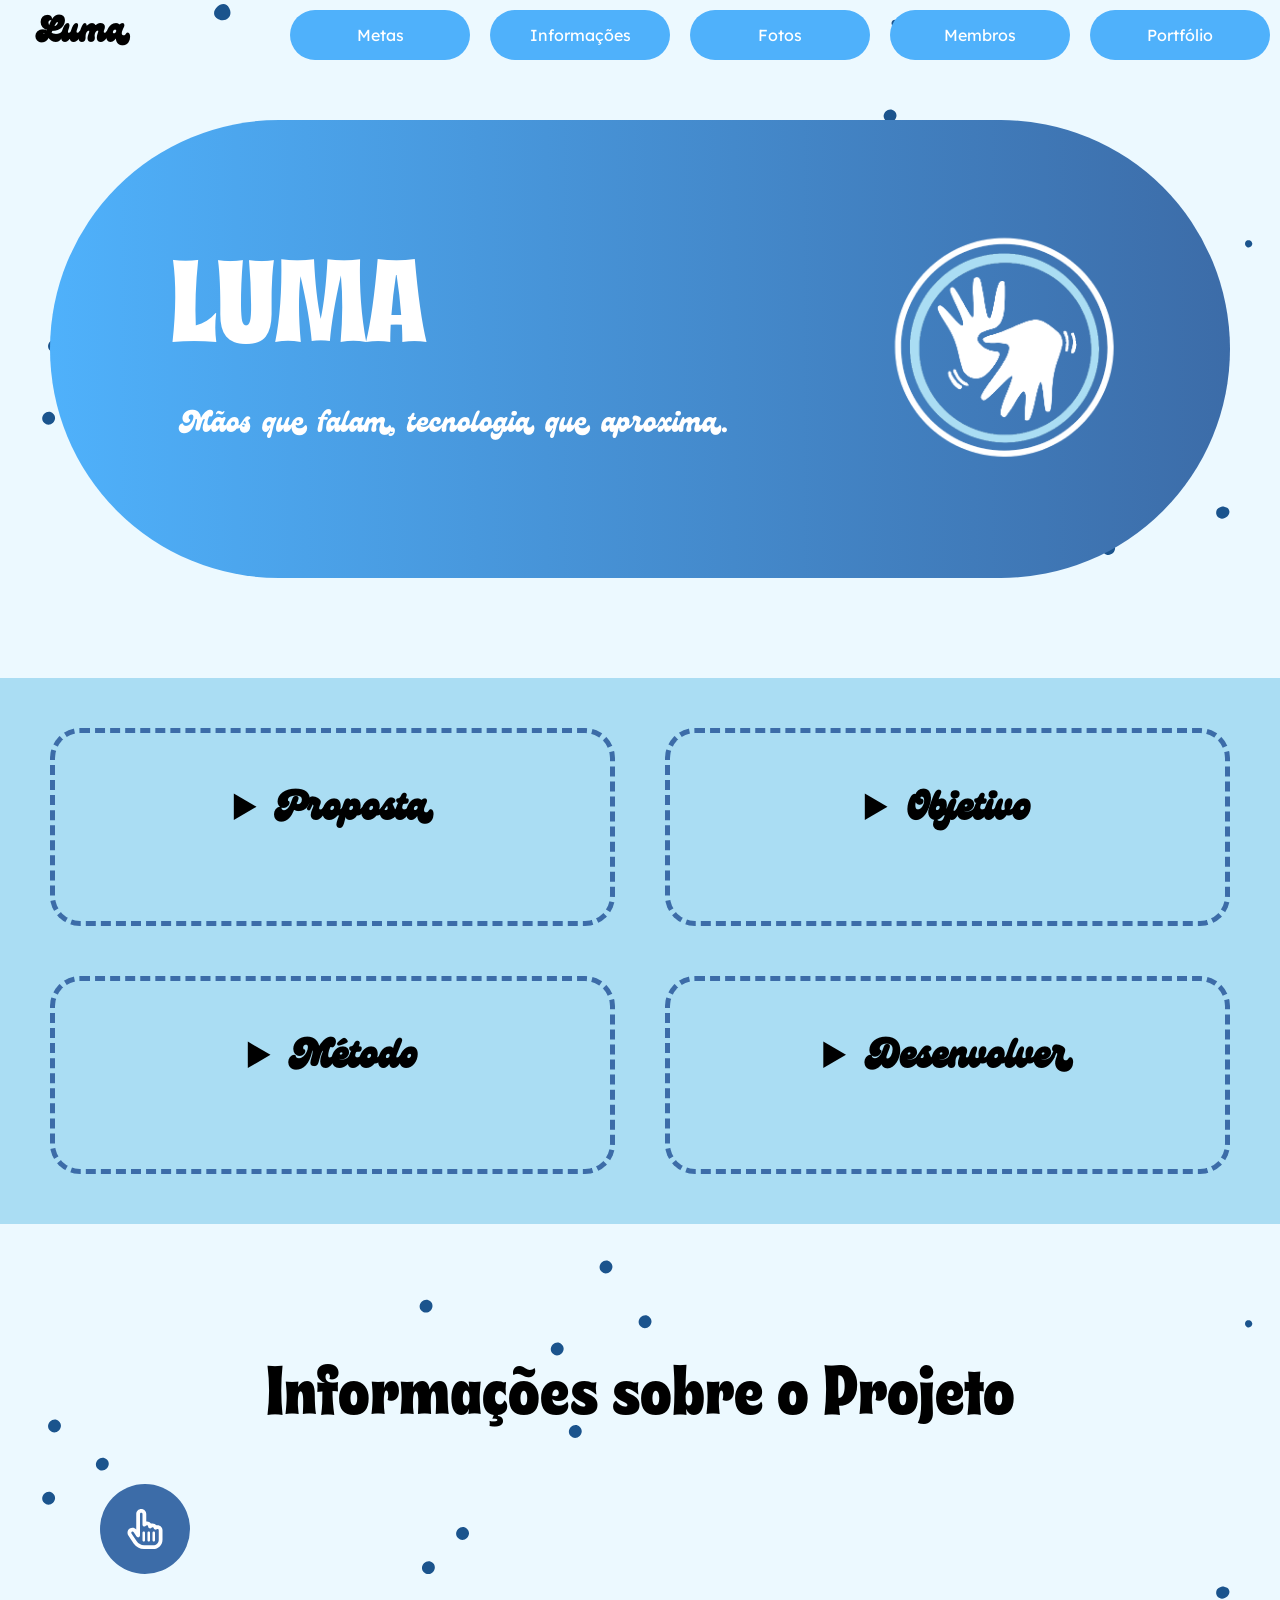
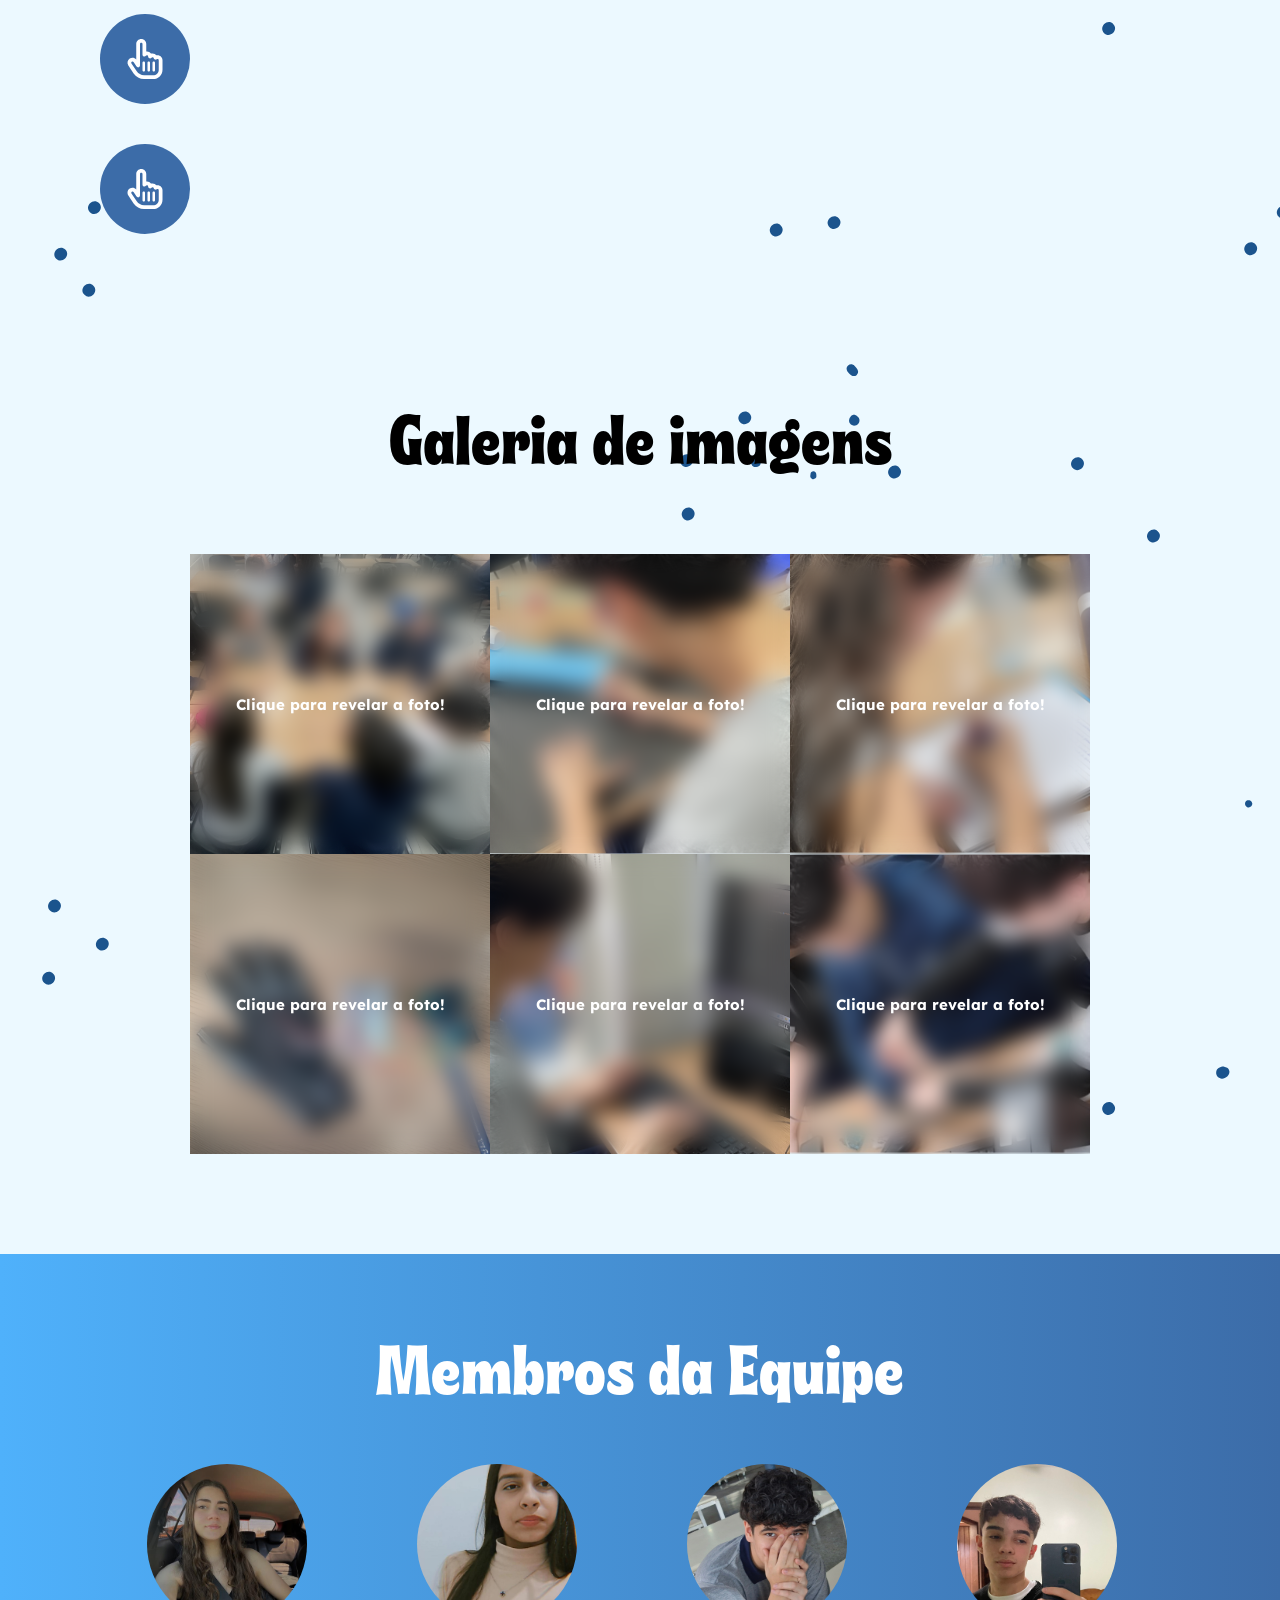
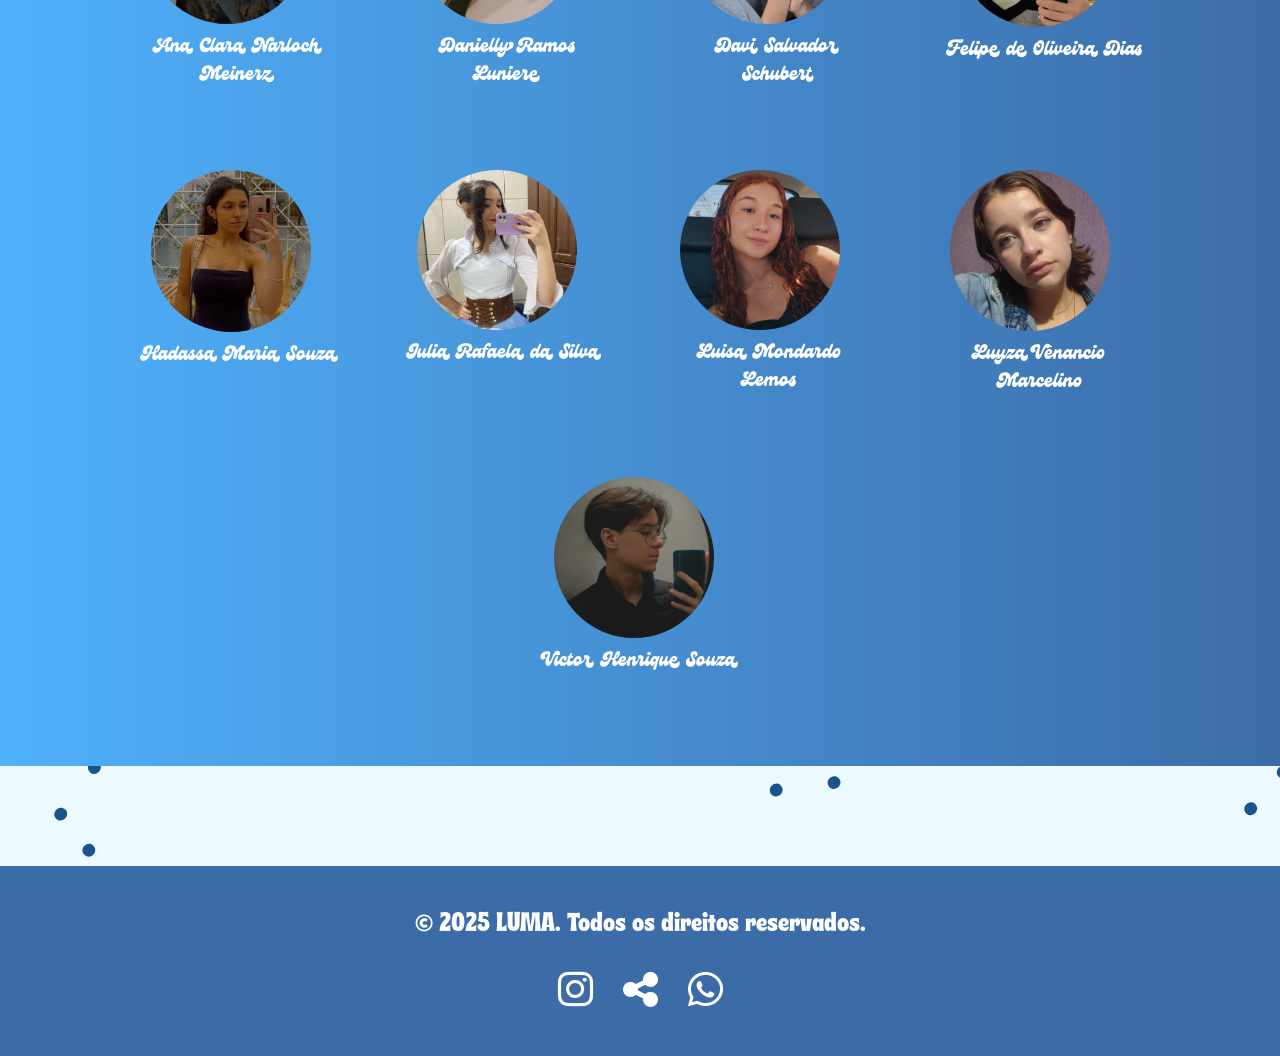
==== commit 8980d0ed: "update 10" ====
--- a/index.html
+++ b/index.html
@@ -227,58 +227,7 @@
         </div>
     </footer>
 
-    <script>
-        document.querySelector('.quadrado1').onclick = function () {
-            document.querySelector('.quadrado1').style.width = "450px";
-            document.querySelector('.quadrado1').style.height = "600px";
-            document.querySelector('.quadrado1 p').style.maxHeight = "500px";
-            document.querySelector('.quadrado1 .sla4 h2').style.fontSize = "35px";
-        }
-
-        document.querySelector('.quadrado2').onclick = function () {
-            document.querySelector('.quadrado2').style.width = "450px";
-            document.querySelector('.quadrado2').style.height = "600px";
-            document.querySelector('.quadrado2 p').style.maxHeight = "500px";
-            document.querySelector('.quadrado2 .sla4 h2').style.fontSize = "35px";
-        }
-
-        document.querySelector('.quadrado3').onclick = function () {
-            document.querySelector('.quadrado3').style.width = "450px";
-            document.querySelector('.quadrado3').style.height = "600px";
-            document.querySelector('.quadrado3 p').style.maxHeight = "500px";
-            document.querySelector('.quadrado3 .sla4 h2').style.fontSize = "35px";
-        }
-
-        document.querySelector('.imagem1 p').onclick = function () {
-            document.querySelector('.imagem1 p').style.backdropFilter = "0px";
-            document.querySelector('.imagem1 p').style.display = "none";
-        }
-
-        document.querySelector('.imagem2 p').onclick = function () {
-            document.querySelector('.imagem2 p').style.backdropFilter = "0px";
-            document.querySelector('.imagem2 p').style.display = "none";
-        }
-
-        document.querySelector('.imagem3 p').onclick = function () {
-            document.querySelector('.imagem3 p').style.backdropFilter = "0px";
-            document.querySelector('.imagem3 p').style.display = "none";
-        }
-
-        document.querySelector('.imagem4 p').onclick = function () {
-            document.querySelector('.imagem4 p').style.backdropFilter = "0px";
-            document.querySelector('.imagem4 p').style.display = "none";
-        }
-
-        document.querySelector('.imagem5 p').onclick = function () {
-            document.querySelector('.imagem5 p').style.backdropFilter = "0px";
-            document.querySelector('.imagem5 p').style.display = "none";
-        }
-
-        document.querySelector('.imagem6 p').onclick = function () {
-            document.querySelector('.imagem6 p').style.backdropFilter = "0px";
-            document.querySelector('.imagem6 p').style.display = "none";
-        }
-    </script>
+    <script src="script.js"></script>
 </body>
 
 </html>
--- a/style.css
+++ b/style.css
@@ -202,13 +202,16 @@
     margin-bottom: 30px;
     flex-wrap: wrap;
     text-align: center;
+    padding: 50px;
+    justify-content: space-between;
 }
 
 .metas {
     display: flex;
     flex-wrap: wrap;
     justify-content: center;
-    gap: 40px;
+    gap: 50px;
+    width: auto;
 }
 
 .metas details {
@@ -272,7 +275,7 @@
     height: 50px;
     border-radius: 50px;
     color: #ffffff;
-    transition: all 0.5s;
+    transition: all 0.7s ease-in-out;
 }
 
 .quadrado1 img,
@@ -299,6 +302,7 @@
 
 .sla4 h2 {
     font-size: 0;
+    overflow: hidden;
 }
 
 .conjunto {
@@ -601,7 +605,7 @@
 
 @media (max-width: 680px) {
     .meta {
-        padding: 60px;
+        padding: 50px;
     }
 
     details p {
@@ -711,7 +715,7 @@
     }
 
     .meta {
-        padding: 20px;
+        padding: 40px;
     }
 
     .members {
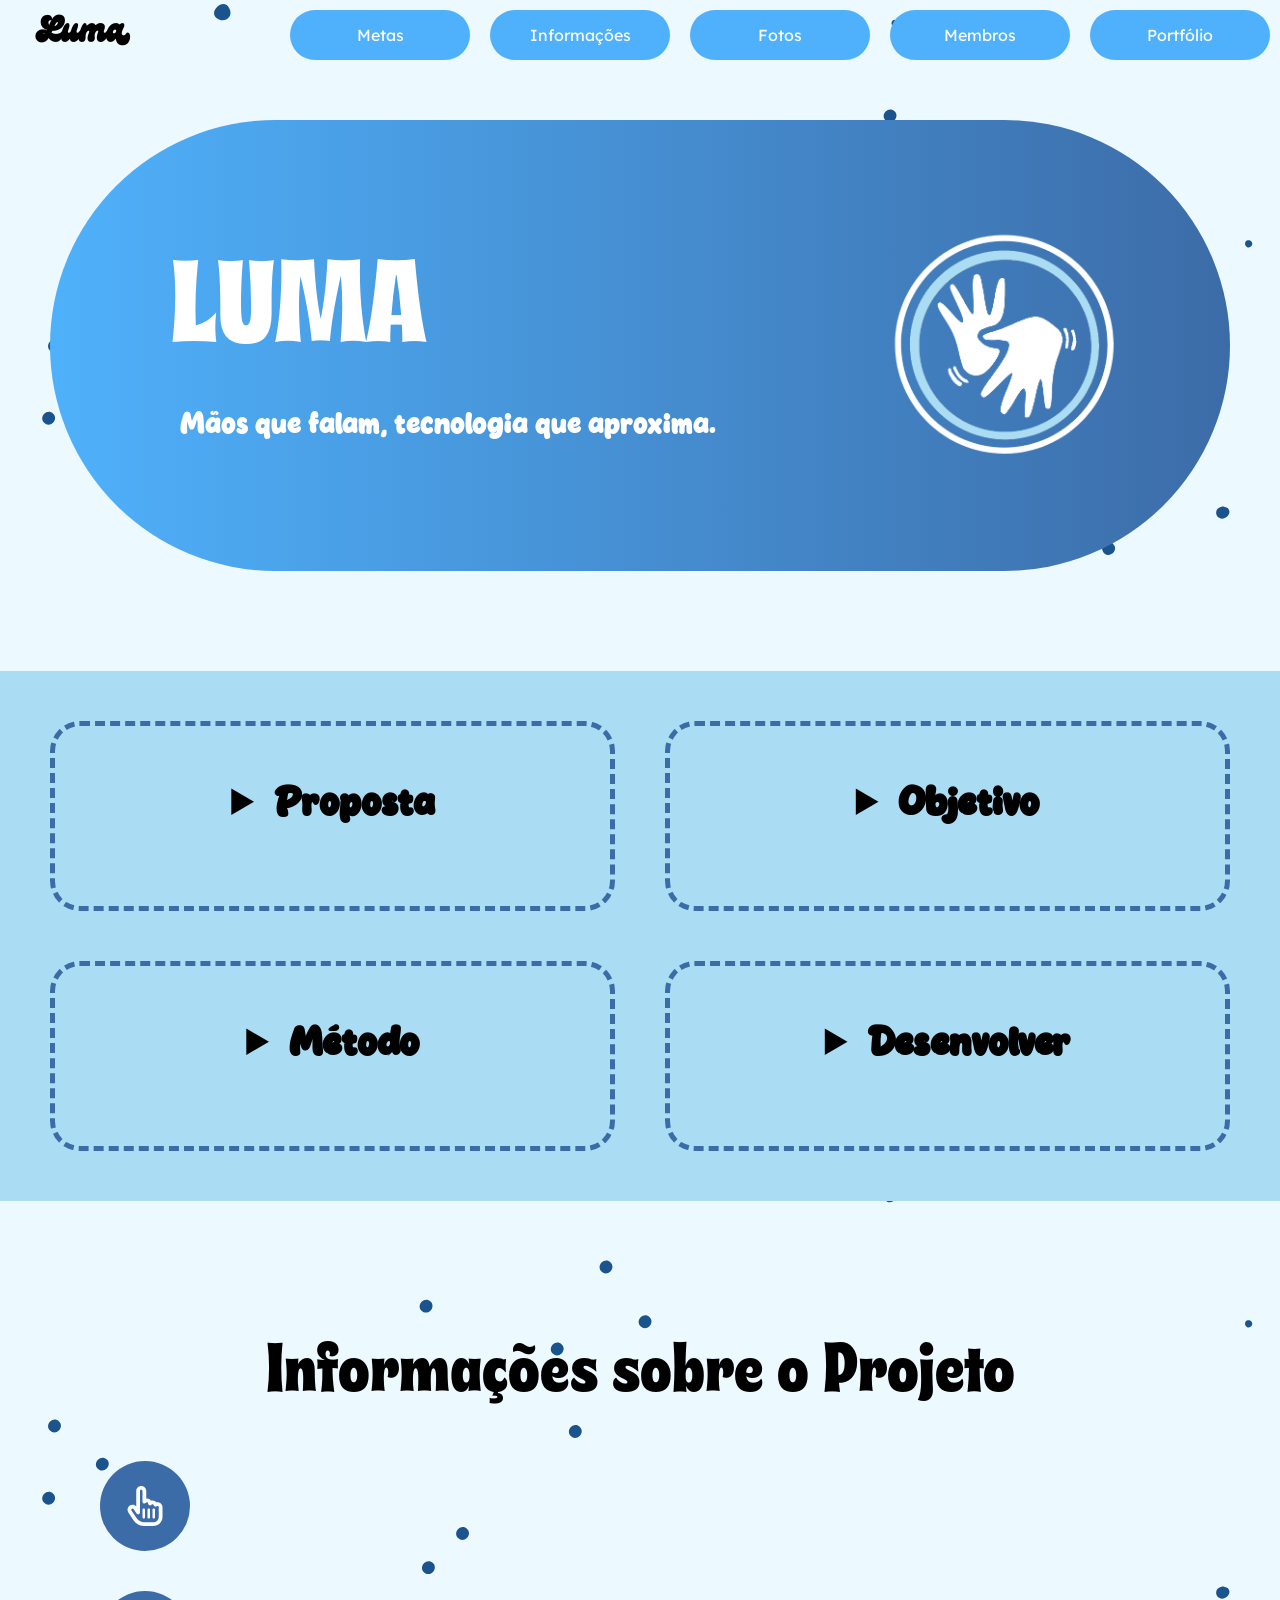
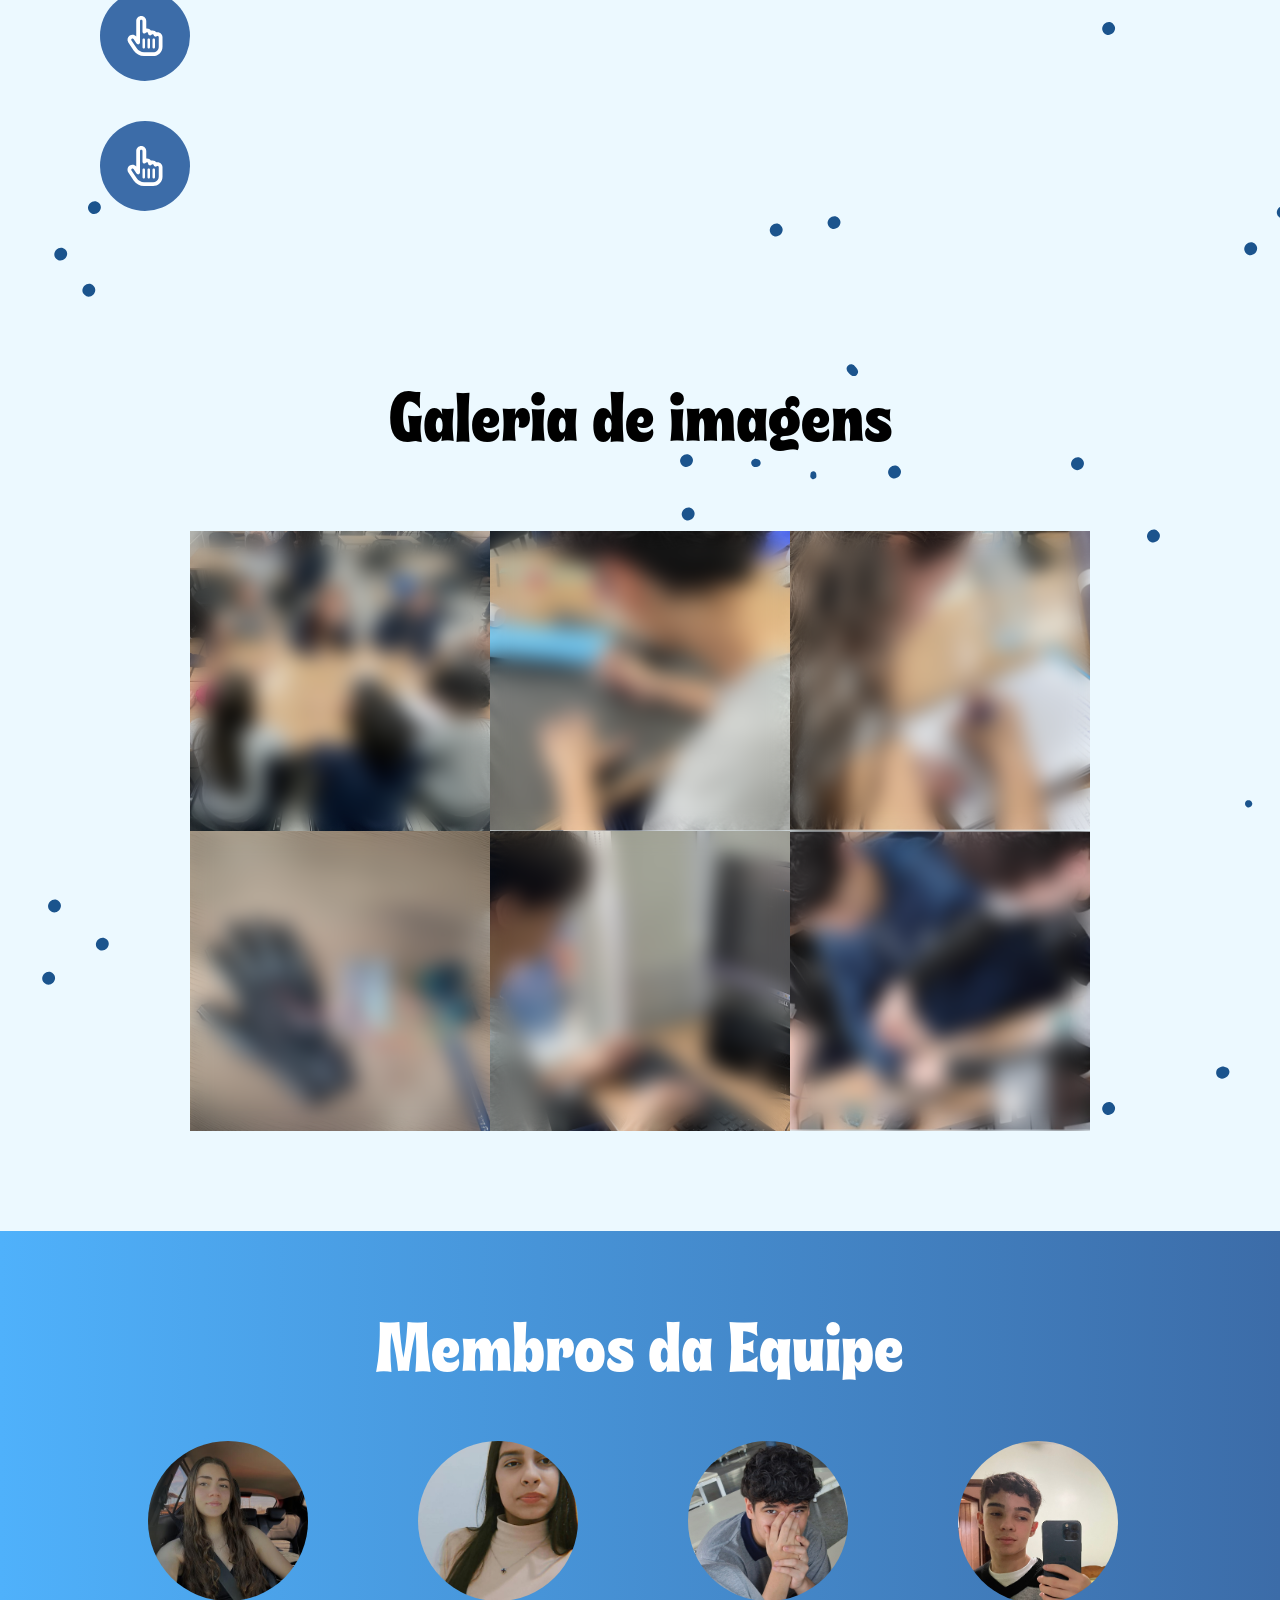
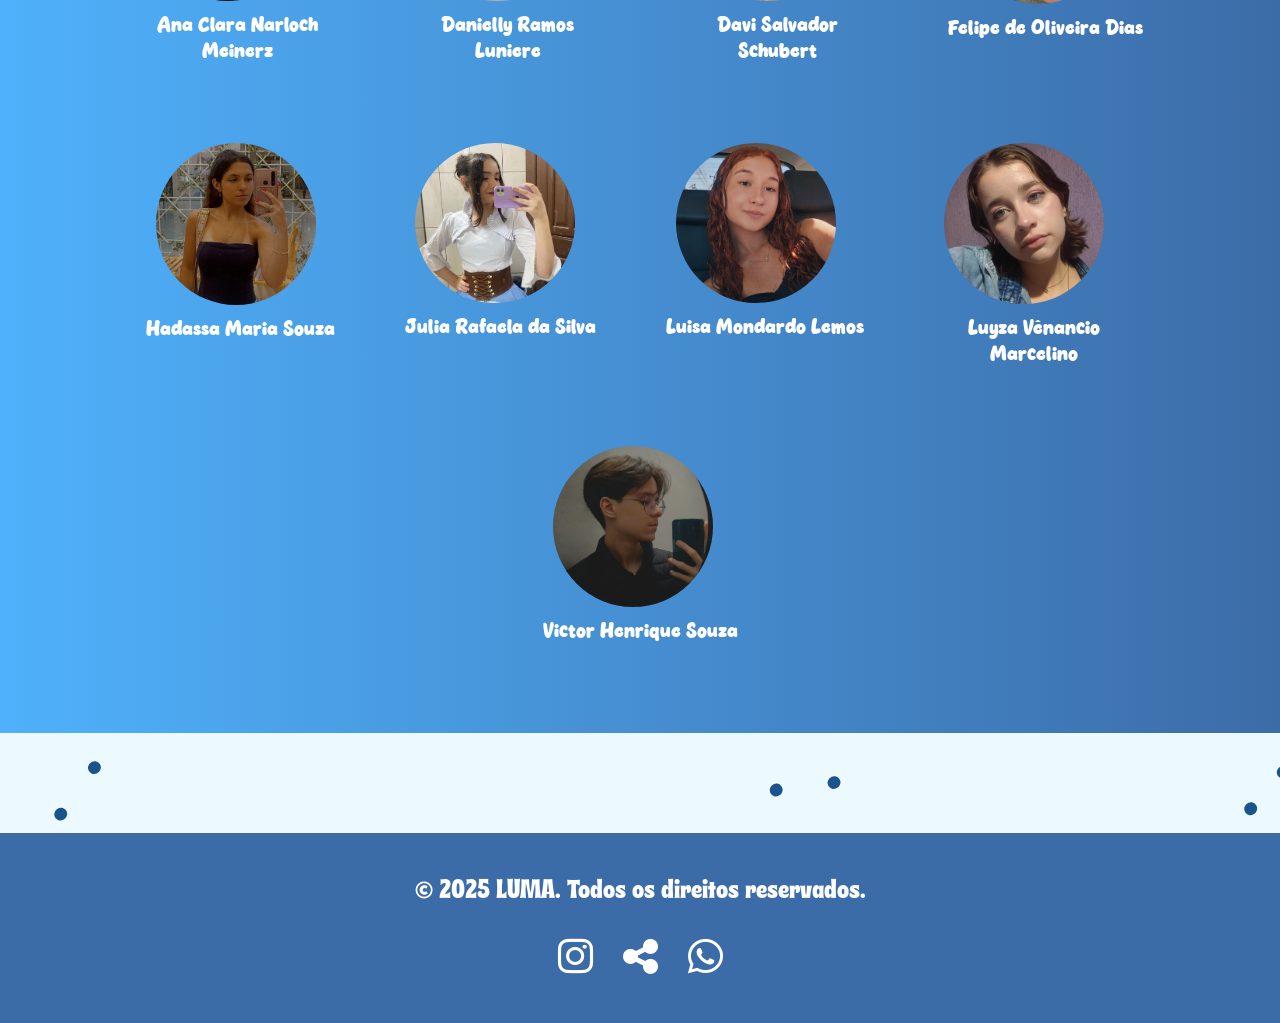
==== commit fb105d84: "update 12 extra" ====
--- a/index.html
+++ b/index.html
@@ -27,7 +27,7 @@
             <a href="#info" class="item">Informações</a>
             <a href="#images" class="item">Fotos</a>
             <a href="#equipe" class="item">Membros</a>
-            <a href="RESUMO FEIRA DO CONHECIMENTO 2025.pdf" target="_blank" class="item">Portfólio</a>
+            <a href="text/RESUMO FEIRA DO CONHECIMENTO 2025.pdf" target="_blank" class="item">Portfólio</a>
         </div>
     </header>
 
--- a/style.css
+++ b/style.css
@@ -26,6 +26,20 @@
 @font-face {
     font-family: "Aileron";
     src: url("fonts/aileron.regular.otf") format("opentype");
+    font-weight: normal;
+    font-style: normal;
+}
+
+@font-face {
+    font-family: "Junigarden Swash";
+    src: url("fonts/junigarden_swash.otf") format("opentype");
+    font-weight: normal;
+    font-style: normal;
+}
+
+@font-face {
+    font-family: "Biscuit Glitch";
+    src: url("fonts/biscuit_glitch.ttf") format("opentype");
     font-weight: normal;
     font-style: normal;
 }
@@ -192,7 +206,7 @@
     font-weight: normal;
     font-size: 30px;
     margin: 30px;
-    font-family: 'Genty';
+    font-family: 'Biscuit Glitch';
 }
 
 .meta {
@@ -230,7 +244,7 @@
     font-size: 60px;
     margin-bottom: 30px;
     font-weight: bold;
-    font-family: 'Genty';
+    font-family: 'Biscuit Glitch';
 }
 
 details p {
@@ -301,6 +315,7 @@
 }
 
 .sla4 h2 {
+    font-family: 'Biscuit Glitch';
     font-size: 0;
     overflow: hidden;
 }
@@ -403,7 +418,7 @@
 .member p {
     max-width: 200px;
     text-align: center;
-    font-family: 'Genty';
+    font-family: 'Biscuit Glitch';
 }
 
 .foto {
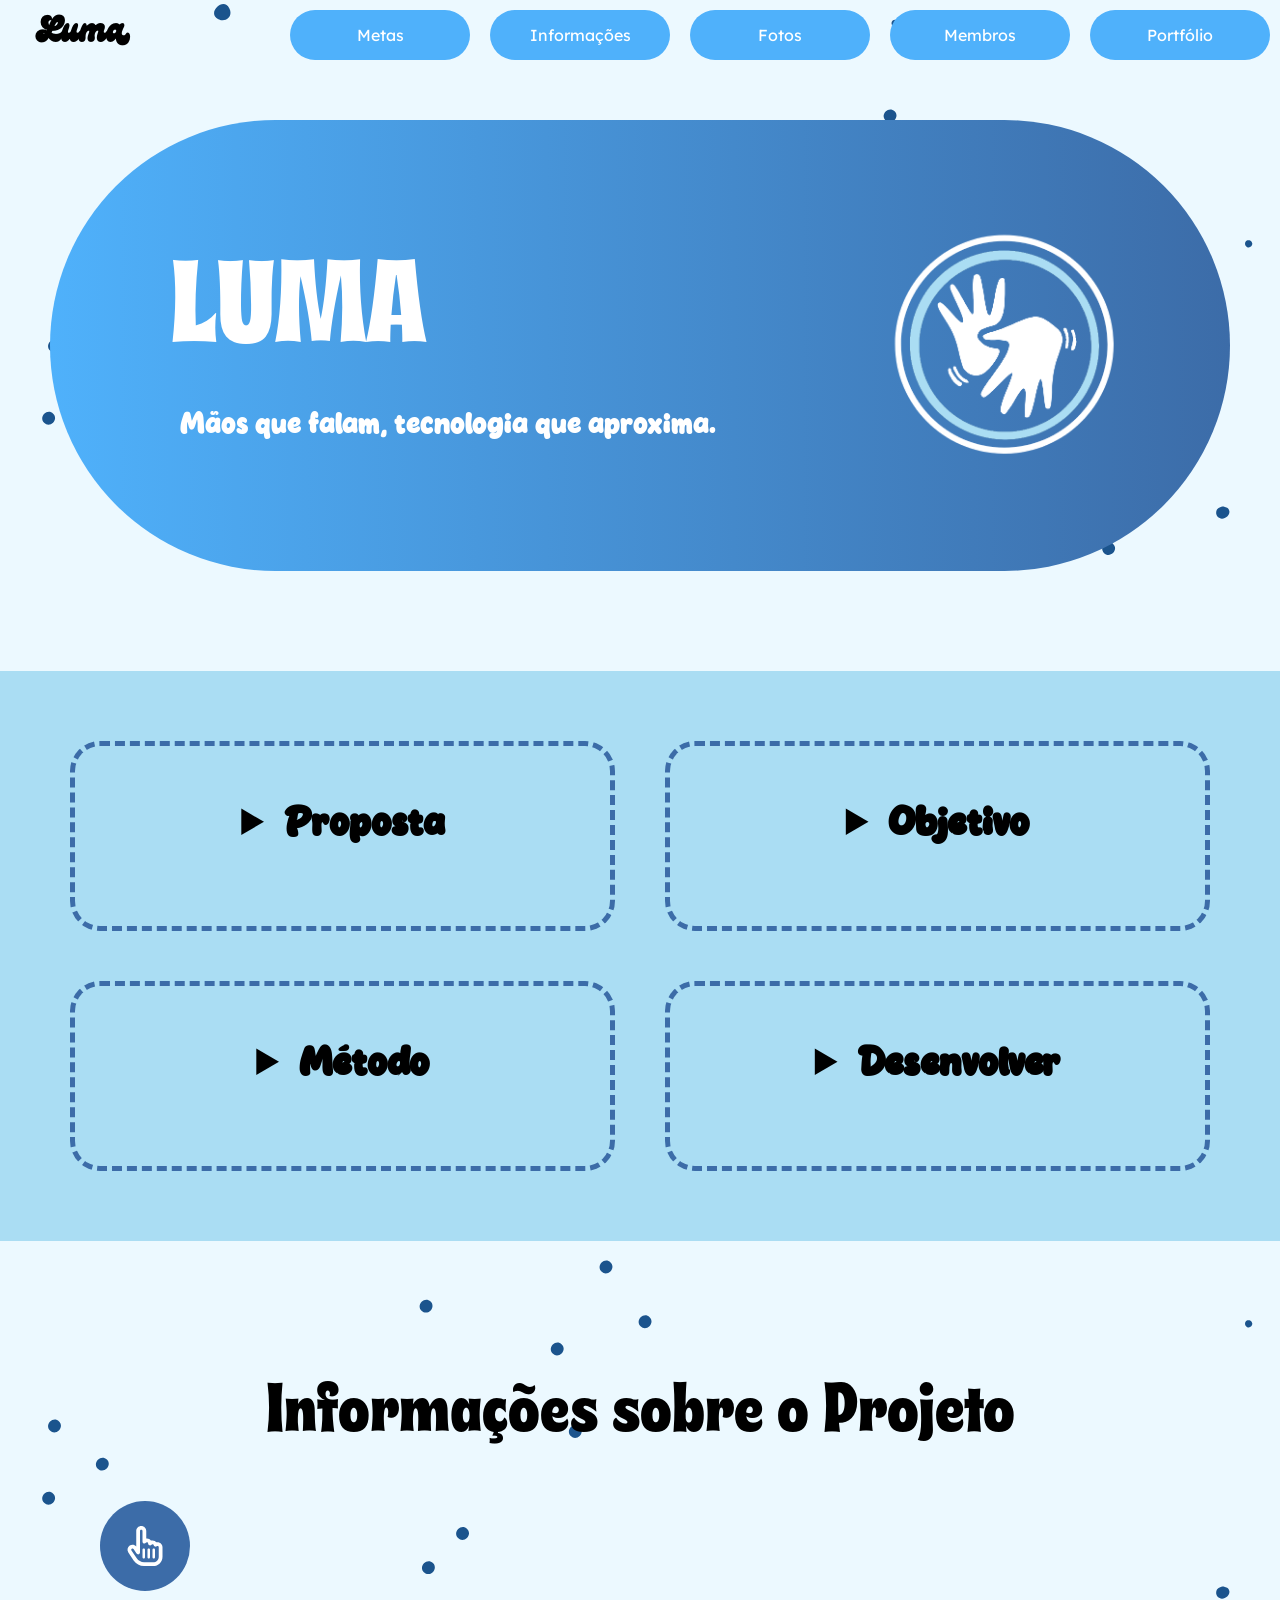
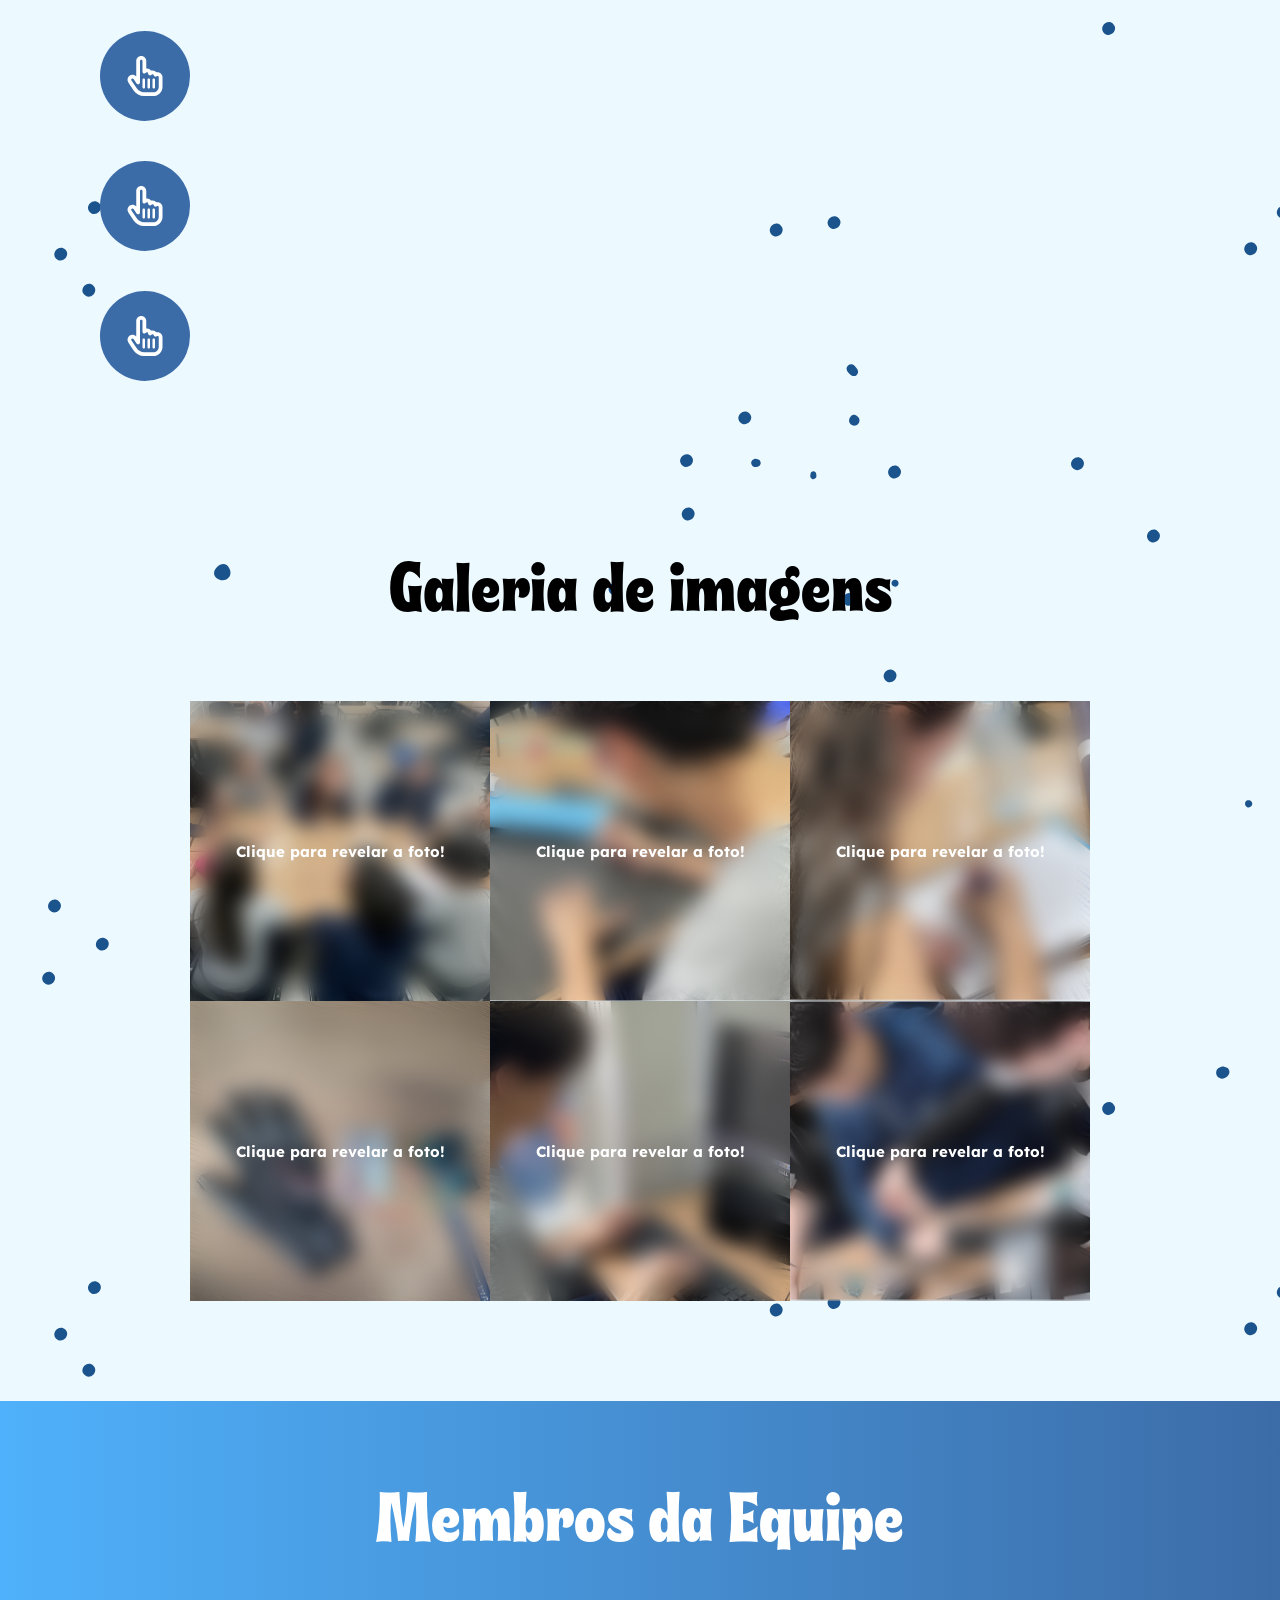
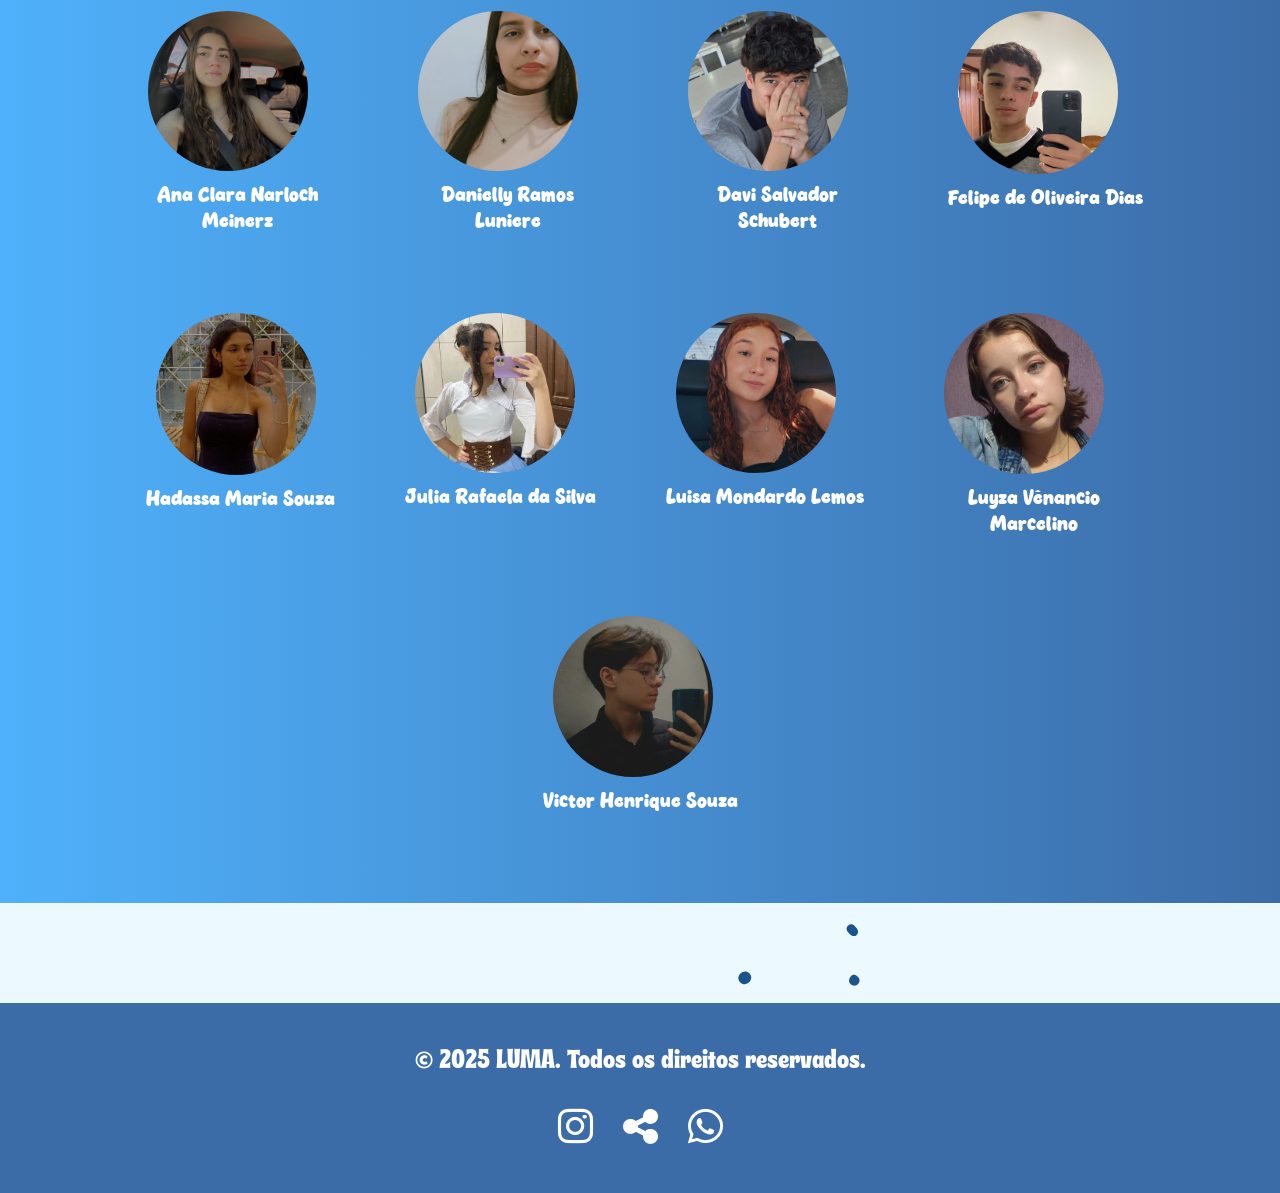
==== commit 7218e90e: "update 12 extra" ====
--- a/index.html
+++ b/index.html
@@ -119,6 +119,15 @@
                     da grande demanda.</p>
             </div>
 
+            
+            <div class="quadrado2">
+                <div class="sla4">
+                    <img src="images/cursor3.svg">
+                    <h2>Gráfico</h2>
+                </div>
+                <img src="images/ibge-libras-surdez.png" class="grafico">
+            </div>
+            
             <div class="quadrado3">
                 <div class="sla4">
                     <img src="images/cursor3.svg">
--- a/style.css
+++ b/style.css
@@ -211,12 +211,11 @@
 
 .meta {
     background-color: #aaddf3;
-    padding: 50px;
     display: flex;
     margin-bottom: 30px;
     flex-wrap: wrap;
     text-align: center;
-    padding: 50px;
+    padding: 70px;
     justify-content: space-between;
 }
 
@@ -318,6 +317,10 @@
     font-family: 'Biscuit Glitch';
     font-size: 0;
     overflow: hidden;
+}
+
+.quadrado2 .grafico {
+    max-height: 0;
 }
 
 .conjunto {
@@ -481,7 +484,7 @@
 
 @media (max-width: 1750px) {
     .info p {
-        font-size: 21px;
+        font-size: 19px;
     }
 }
 
@@ -822,10 +825,10 @@
 }
 
 @media (max-width: 375px) {
-
     .quadrado1,
     .quadrado2,
-    .quadrado3 {
+    .quadrado3,
+    .quadrado4 {
         max-width: 250px;
     }
 
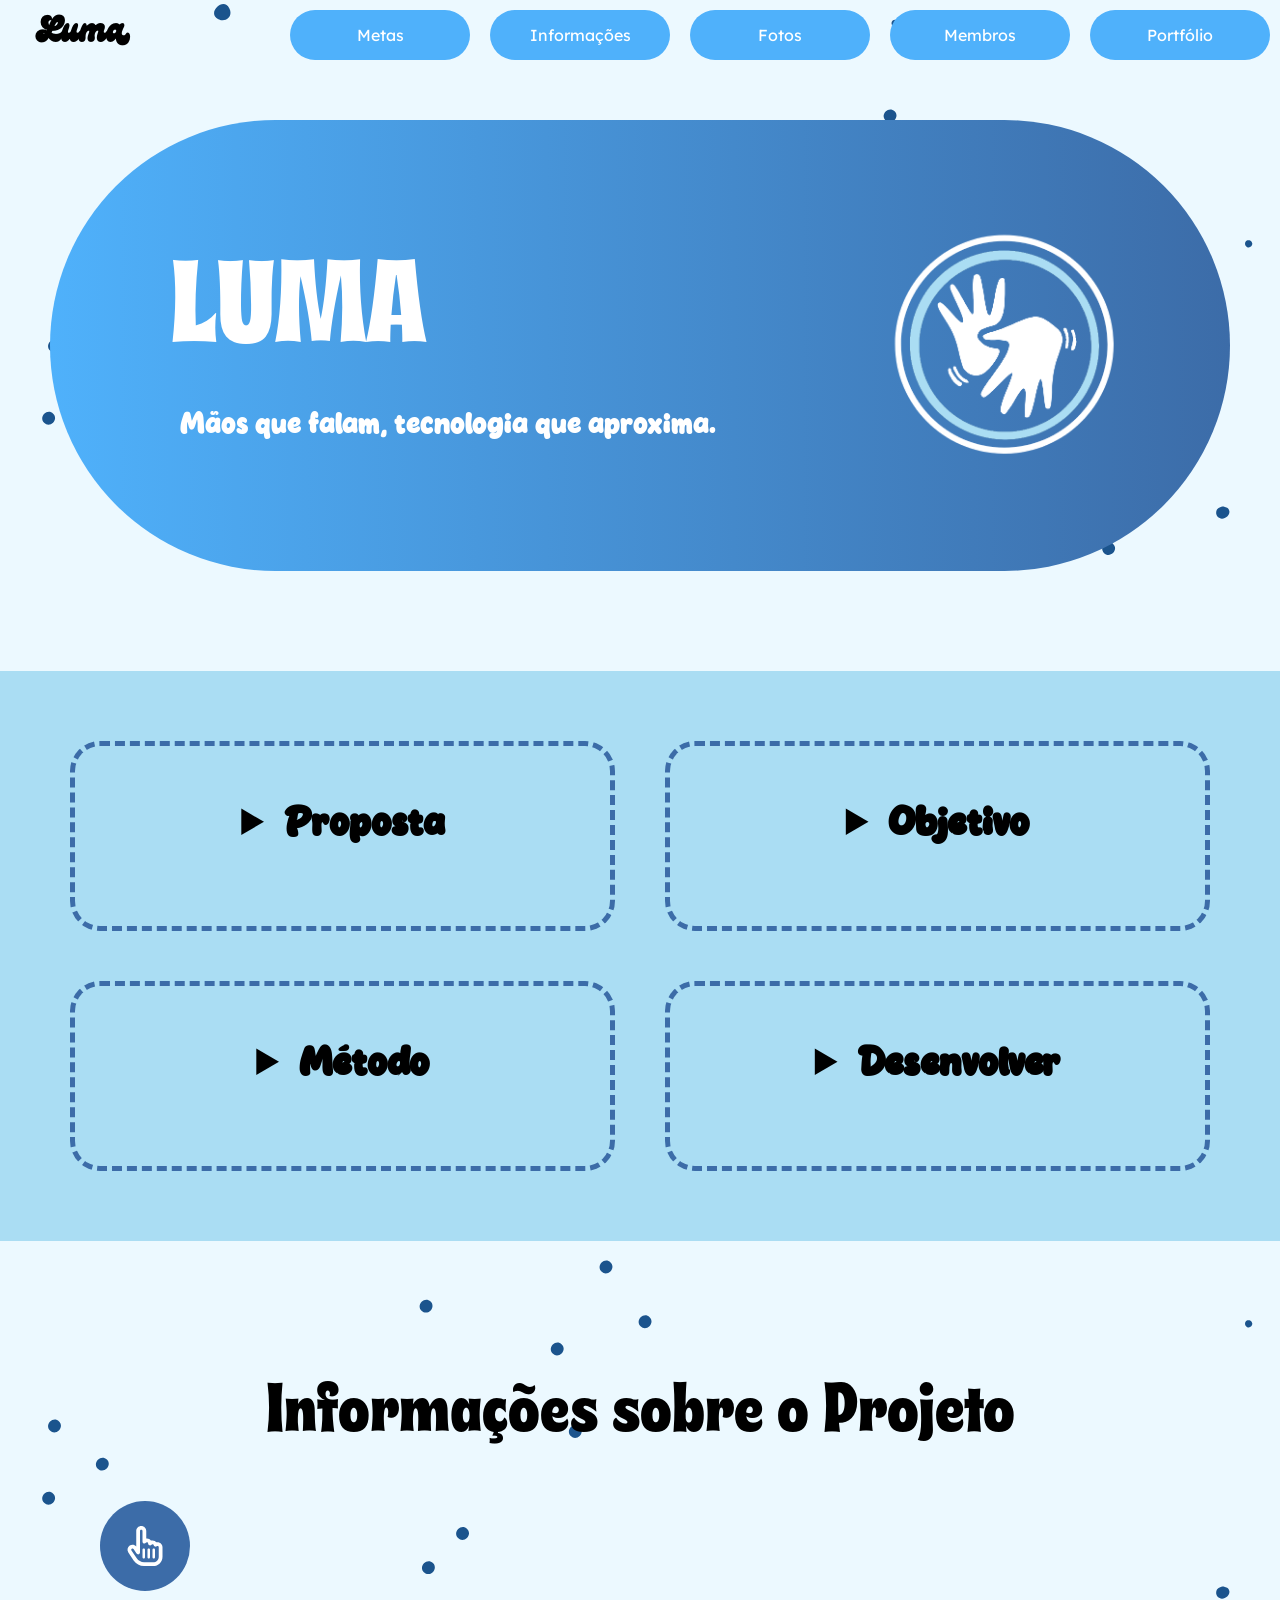
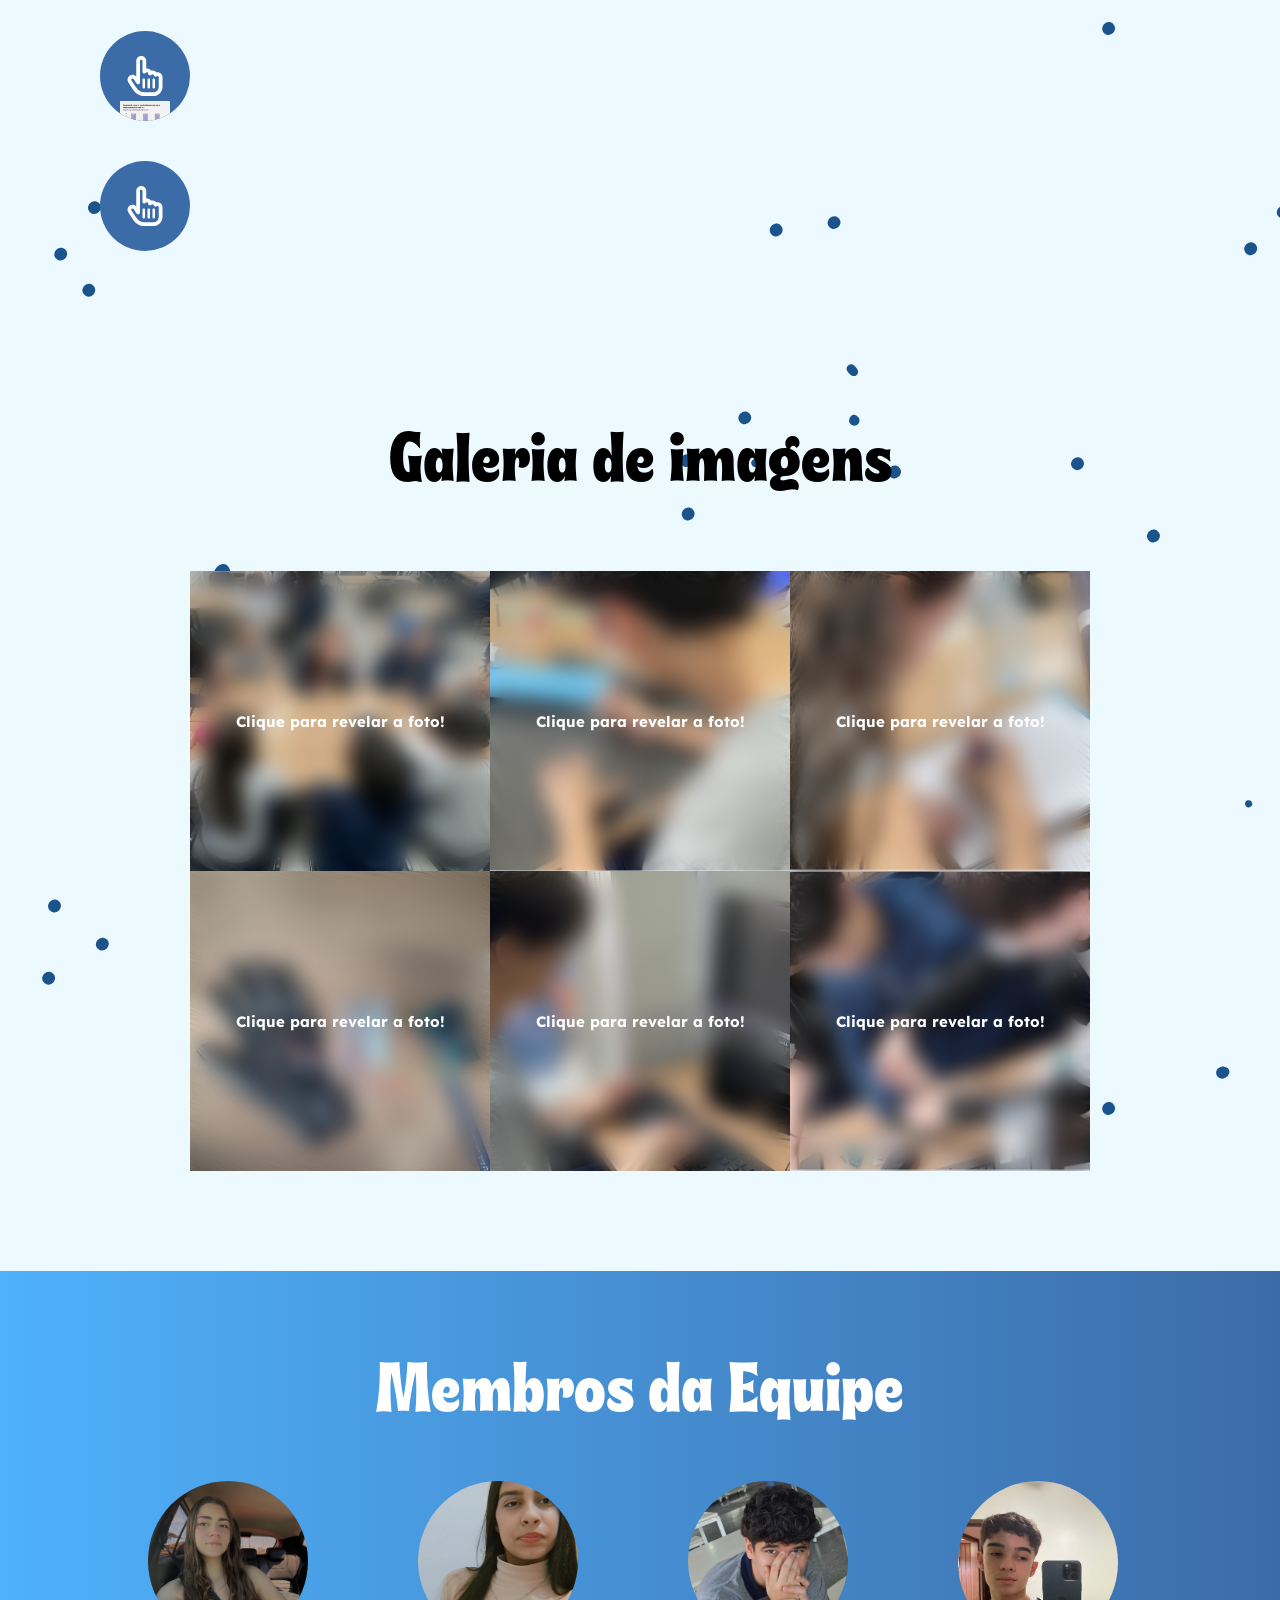
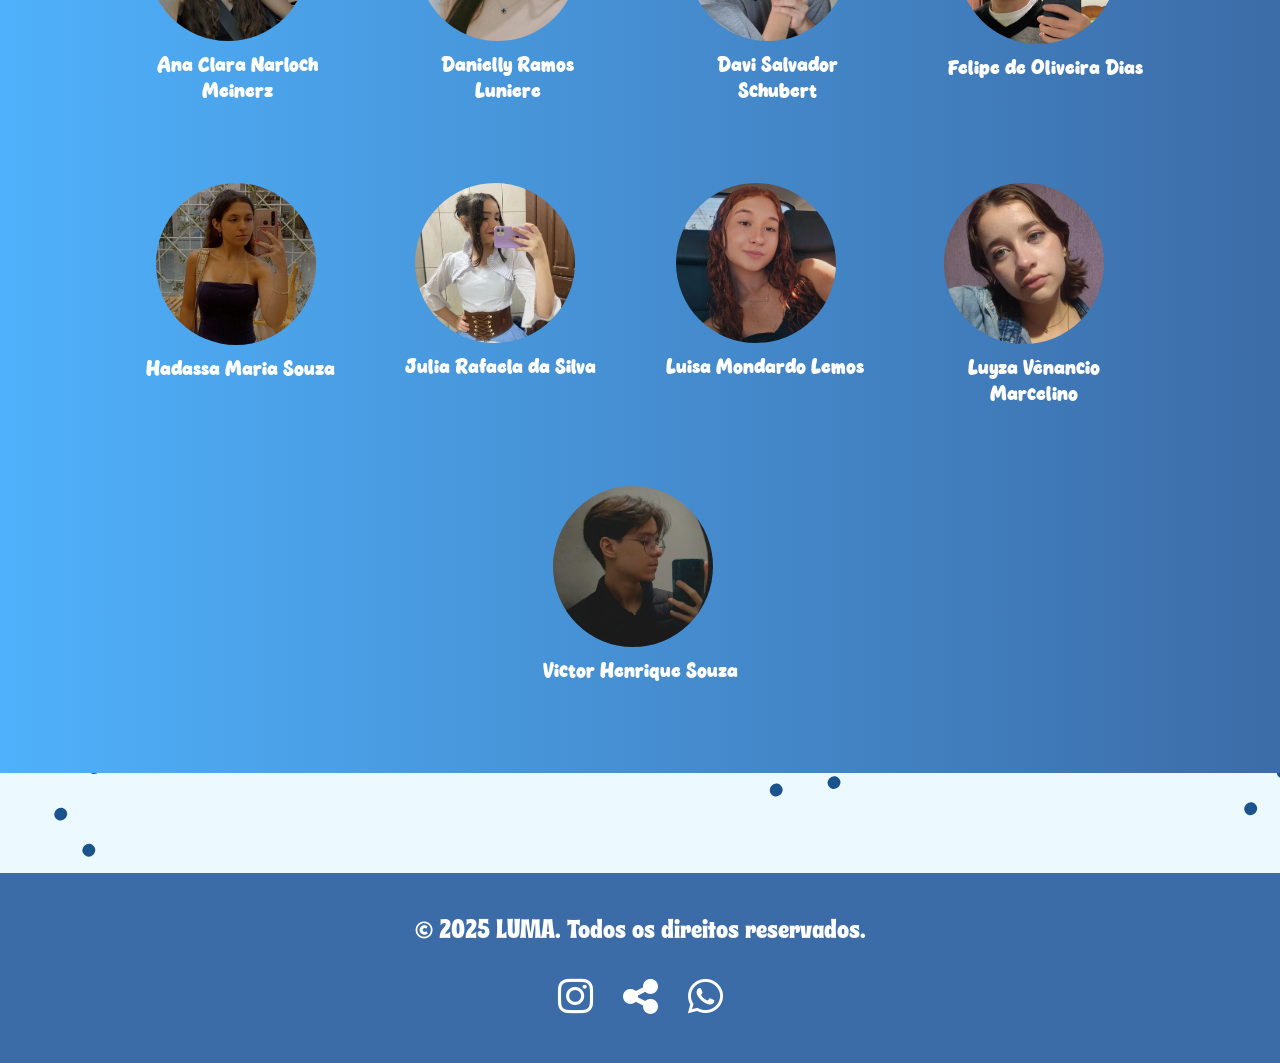
==== commit b70c51d9: "update 13 extra" ====
--- a/index.html
+++ b/index.html
@@ -89,7 +89,7 @@
     <section class="info" id="info">
         <h1>Informações sobre o Projeto</h1>
         <div class="quadrados">
-            <div class="quadrado1">
+            <div class="quadrado">
                 <div class="sla4">
                     <img src="images/cursor3.svg">
                     <h2>Libras</h2>
@@ -103,7 +103,7 @@
                     essencial para a inclusão e a cidadania.</p>
             </div>
 
-            <div class="quadrado2">
+            <div class="quadrado">
                 <div class="sla4">
                     <img src="images/cursor3.svg">
                     <h2>Dados</h2>
@@ -117,18 +117,10 @@
                     outras formas, como leitura labial ou fala oral.
                     Além disso, há apenas cerca de 20 mil intérpretes de Libras no país, um número ainda pequeno diante
                     da grande demanda.</p>
-            </div>
-
+                    <img src="images/ibge-libras-surdez.png" class="grafico">
+            </div>
             
-            <div class="quadrado2">
-                <div class="sla4">
-                    <img src="images/cursor3.svg">
-                    <h2>Gráfico</h2>
-                </div>
-                <img src="images/ibge-libras-surdez.png" class="grafico">
-            </div>
-            
-            <div class="quadrado3">
+            <div class="quadrado">
                 <div class="sla4">
                     <img src="images/cursor3.svg">
                     <h2>Arduino</h2>
@@ -146,27 +138,27 @@
     <div class="conjunto" id="images">
         <h1>Galeria de imagens</h1>
         <div class="containerimagens">
-            <div class="imagem1" style="background-image: url('images/fotogrupo.png'); background-position: 70% 30%;">
-                <p>Clique para revelar a foto!</p>
-            </div>
-
-            <div class="imagem2" style="background-image: url('images/fotocartaz.png');">
-                <p>Clique para revelar a foto!</p>
-            </div>
-
-            <div class="imagem3" style="background-image: url('images/fotoroteiro.png'); background-position: 70% 30%;">
-                <p>Clique para revelar a foto!</p>
-            </div>
-
-            <div class="imagem4" style="background-image: url('images/fotoluva2.png');">
-                <p>Clique para revelar a foto!</p>
-            </div>
-
-            <div class="imagem5" style="background-image: url('images/fotosite.png'); background-position: 30% 70%;">
-                <p>Clique para revelar a foto!</p>
-            </div>
-
-            <div class="imagem6"
+            <div class="imagem" style="background-image: url('images/fotogrupo.png'); background-position: 70% 30%;">
+                <p>Clique para revelar a foto!</p>
+            </div>
+
+            <div class="imagem" style="background-image: url('images/fotocartaz.png');">
+                <p>Clique para revelar a foto!</p>
+            </div>
+
+            <div class="imagem" style="background-image: url('images/fotoroteiro.png'); background-position: 70% 30%;">
+                <p>Clique para revelar a foto!</p>
+            </div>
+
+            <div class="imagem" style="background-image: url('images/fotoluva2.png');">
+                <p>Clique para revelar a foto!</p>
+            </div>
+
+            <div class="imagem" style="background-image: url('images/fotosite.png'); background-position: 30% 70%;">
+                <p>Clique para revelar a foto!</p>
+            </div>
+
+            <div class="imagem"
                 style="background-image: url('images/fototrabalho.png'); background-position: 30% 70%;">
                 <p>Clique para revelar a foto!</p>
             </div>
--- a/style.css
+++ b/style.css
@@ -279,9 +279,7 @@
     gap: 40px;
 }
 
-.quadrado1,
-.quadrado2,
-.quadrado3 {
+.quadrado {
     background-color: #3c6ca8;
     padding: 20px;
     width: 50px;
@@ -289,19 +287,17 @@
     border-radius: 50px;
     color: #ffffff;
     transition: all 0.7s ease-in-out;
-}
-
-.quadrado1 img,
-.quadrado2 img,
-.quadrado3 img {
+    position: relative;
+    overflow: hidden;
+}
+
+.quadrado img {
     width: 50px;
     height: 50px;
     color: #fff;
 }
 
-.quadrado1 p,
-.quadrado2 p,
-.quadrado3 p {
+.quadrado p {
     overflow: hidden;
     max-height: 0;
     transition: all 1s ease;
@@ -317,10 +313,7 @@
     font-family: 'Biscuit Glitch';
     font-size: 0;
     overflow: hidden;
-}
-
-.quadrado2 .grafico {
-    max-height: 0;
+    align-self: center;
 }
 
 .conjunto {
@@ -341,12 +334,7 @@
     overflow: hidden;
 }
 
-.imagem1,
-.imagem2,
-.imagem3,
-.imagem4,
-.imagem5,
-.imagem6 {
+.imagem {
     width: 400px;
     height: 400px;
     background-clip: cover;
@@ -359,12 +347,7 @@
     min-width: fit-content;
 }
 
-.imagem1 p,
-.imagem2 p,
-.imagem3 p,
-.imagem4 p,
-.imagem5 p,
-.imagem6 p {
+.imagem p {
     transition: all 0.5s ease;
     backdrop-filter: blur(10px);
     width: 400px;
@@ -374,12 +357,7 @@
     align-items: center;
 }
 
-.imagem1 p:hover,
-.imagem2 p:hover,
-.imagem3 p:hover,
-.imagem4 p:hover,
-.imagem5 p:hover,
-.imagem6 p:hover {
+.imagem p:hover {
     font-size: 22px;
 }
 
@@ -532,33 +510,18 @@
         margin: 30px;
     }
 
-    .imagem1,
-    .imagem2,
-    .imagem3,
-    .imagem4,
-    .imagem5,
-    .imagem6 {
+    .imagem {
         width: 300px;
         height: 300px;
     }
 
-    .imagem1 p,
-    .imagem2 p,
-    .imagem3 p,
-    .imagem4 p,
-    .imagem5 p,
-    .imagem6 p {
+    .imagem p {
         width: 300px;
         height: 300px;
         font-size: 15px;
     }
 
-    .imagem1 p:hover,
-    .imagem2 p:hover,
-    .imagem3 p:hover,
-    .imagem4 p:hover,
-    .imagem5 p:hover,
-    .imagem6 p:hover {
+    .imagem p:hover {
         font-size: 18px;
     }
 
@@ -567,9 +530,7 @@
         justify-self: center;
     }
 
-    .quadrado1,
-    .quadrado2,
-    .quadrado3 {
+    .quadrado {
         display: flex;
         flex-direction: column;
         justify-self: center;
@@ -633,7 +594,7 @@
     .conjunto h1 {
         font-size: 45px;
         margin: 30px;
-        margin-top: -80px;
+        margin-top: -30px;
     }
 
     .equipe h1 {
@@ -657,9 +618,7 @@
         padding: 20px;
     }
 
-    .quadrado1,
-    .quadrado2,
-    .quadrado3 {
+    .quadrado {
         scale: 90%;
     }
 
@@ -696,7 +655,6 @@
     .conjunto h1 {
         font-size: 38px;
         margin: 30px;
-        margin-top: -80px;
     }
 
     .equipe h1 {
@@ -738,21 +696,18 @@
 
     .members {
         margin: 0px;
+        margin-bottom: 40px;
     }
 
     .quadrados {
         margin: 20px;
     }
 
-    .quadrado1,
-    .quadrado2,
-    .quadrado3 {
+    .quadrado {
         max-width: 330px;
     }
 
-    .quadrado1 p,
-    .quadrado2 p,
-    .quadrado3 p {
+    .quadrado p {
         font-size: 20px;
     }
 
@@ -763,6 +718,10 @@
 }
 
 @media (max-width: 425px) {
+    .info h1 {
+        margin: 40px;
+    }
+
     .textbox {
         justify-self: center;
     }
@@ -786,15 +745,11 @@
         scale: 80%;
     }
 
-    .quadrado1,
-    .quadrado2,
-    .quadrado3 {
+    .quadrado {
         max-width: 280px;
     }
 
-    .quadrado1 p,
-    .quadrado2 p,
-    .quadrado3 p {
+    .quadrado p {
         font-size: 18px;
     }
 
@@ -825,16 +780,11 @@
 }
 
 @media (max-width: 375px) {
-    .quadrado1,
-    .quadrado2,
-    .quadrado3,
-    .quadrado4 {
+    .quadrado {
         max-width: 250px;
     }
 
-    .quadrado1 p,
-    .quadrado2 p,
-    .quadrado3 p {
+    .quadrado p {
         font-size: 16px;
     }
 
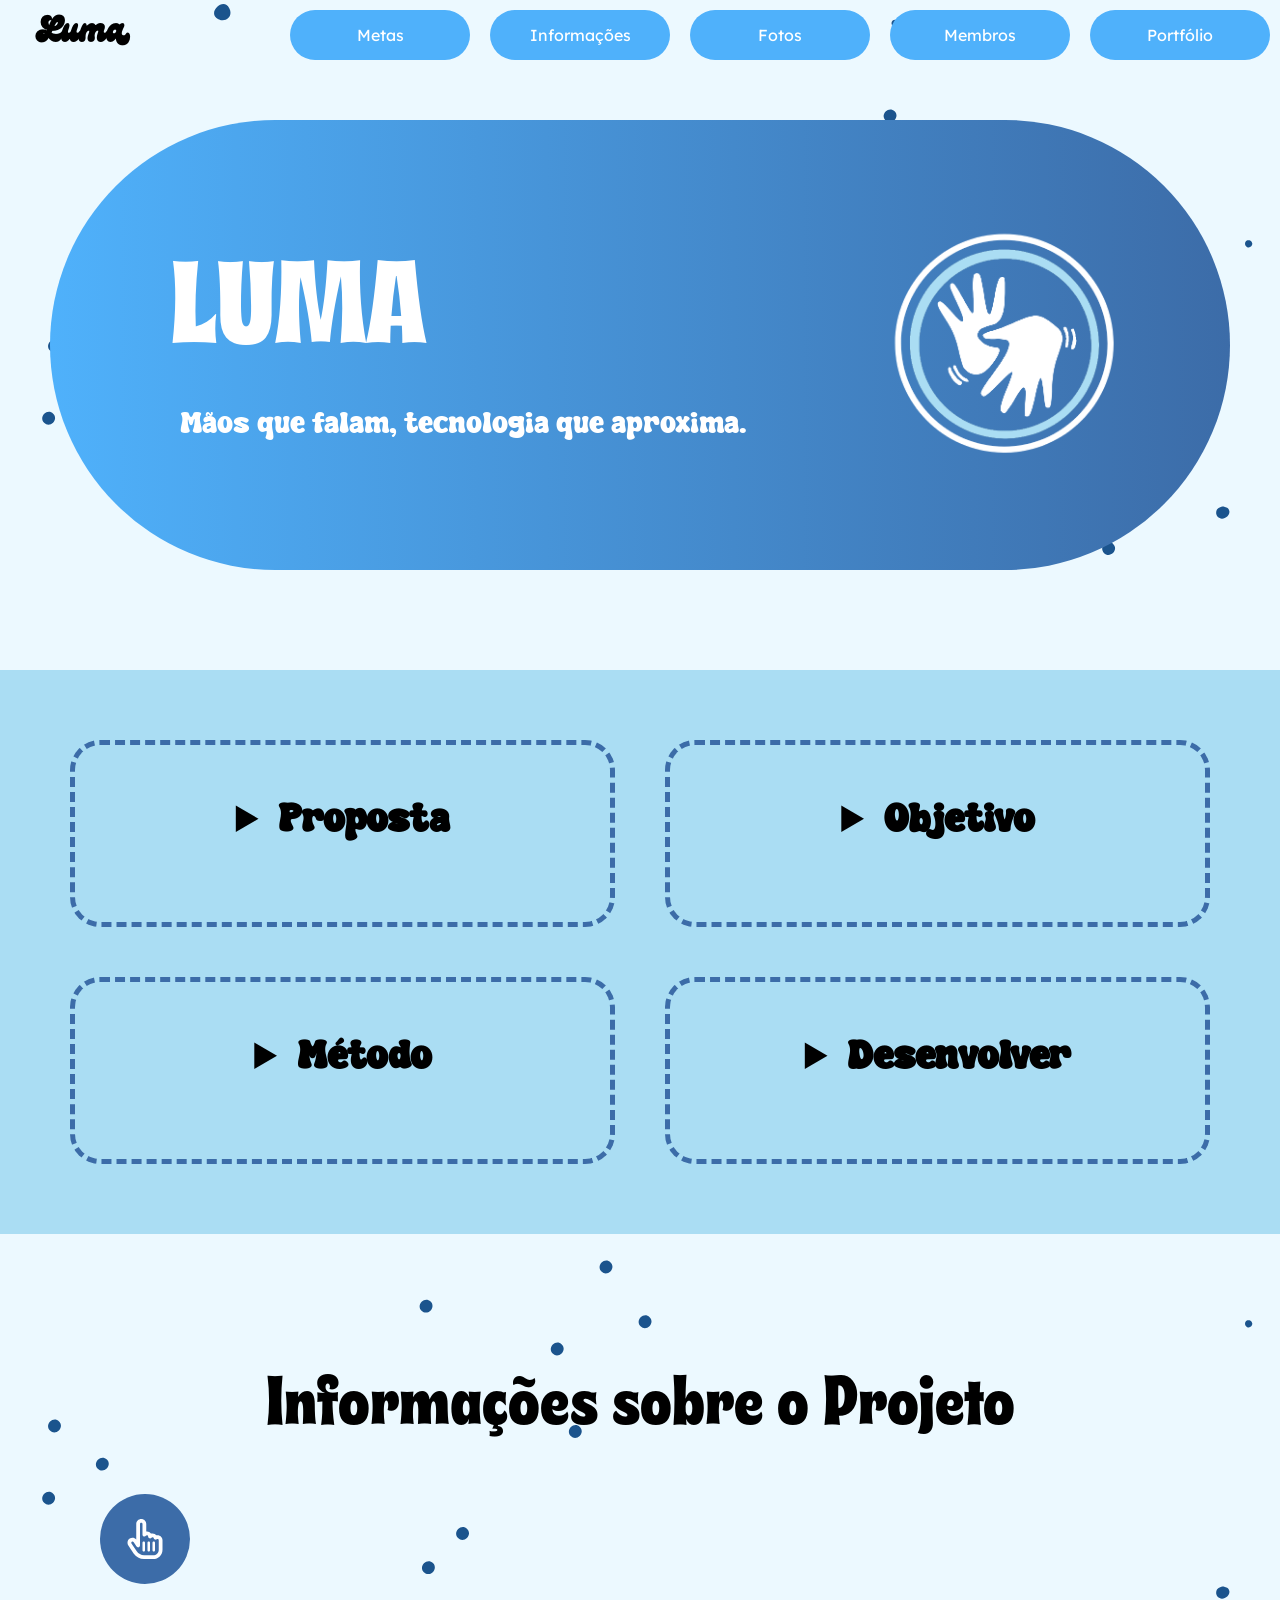
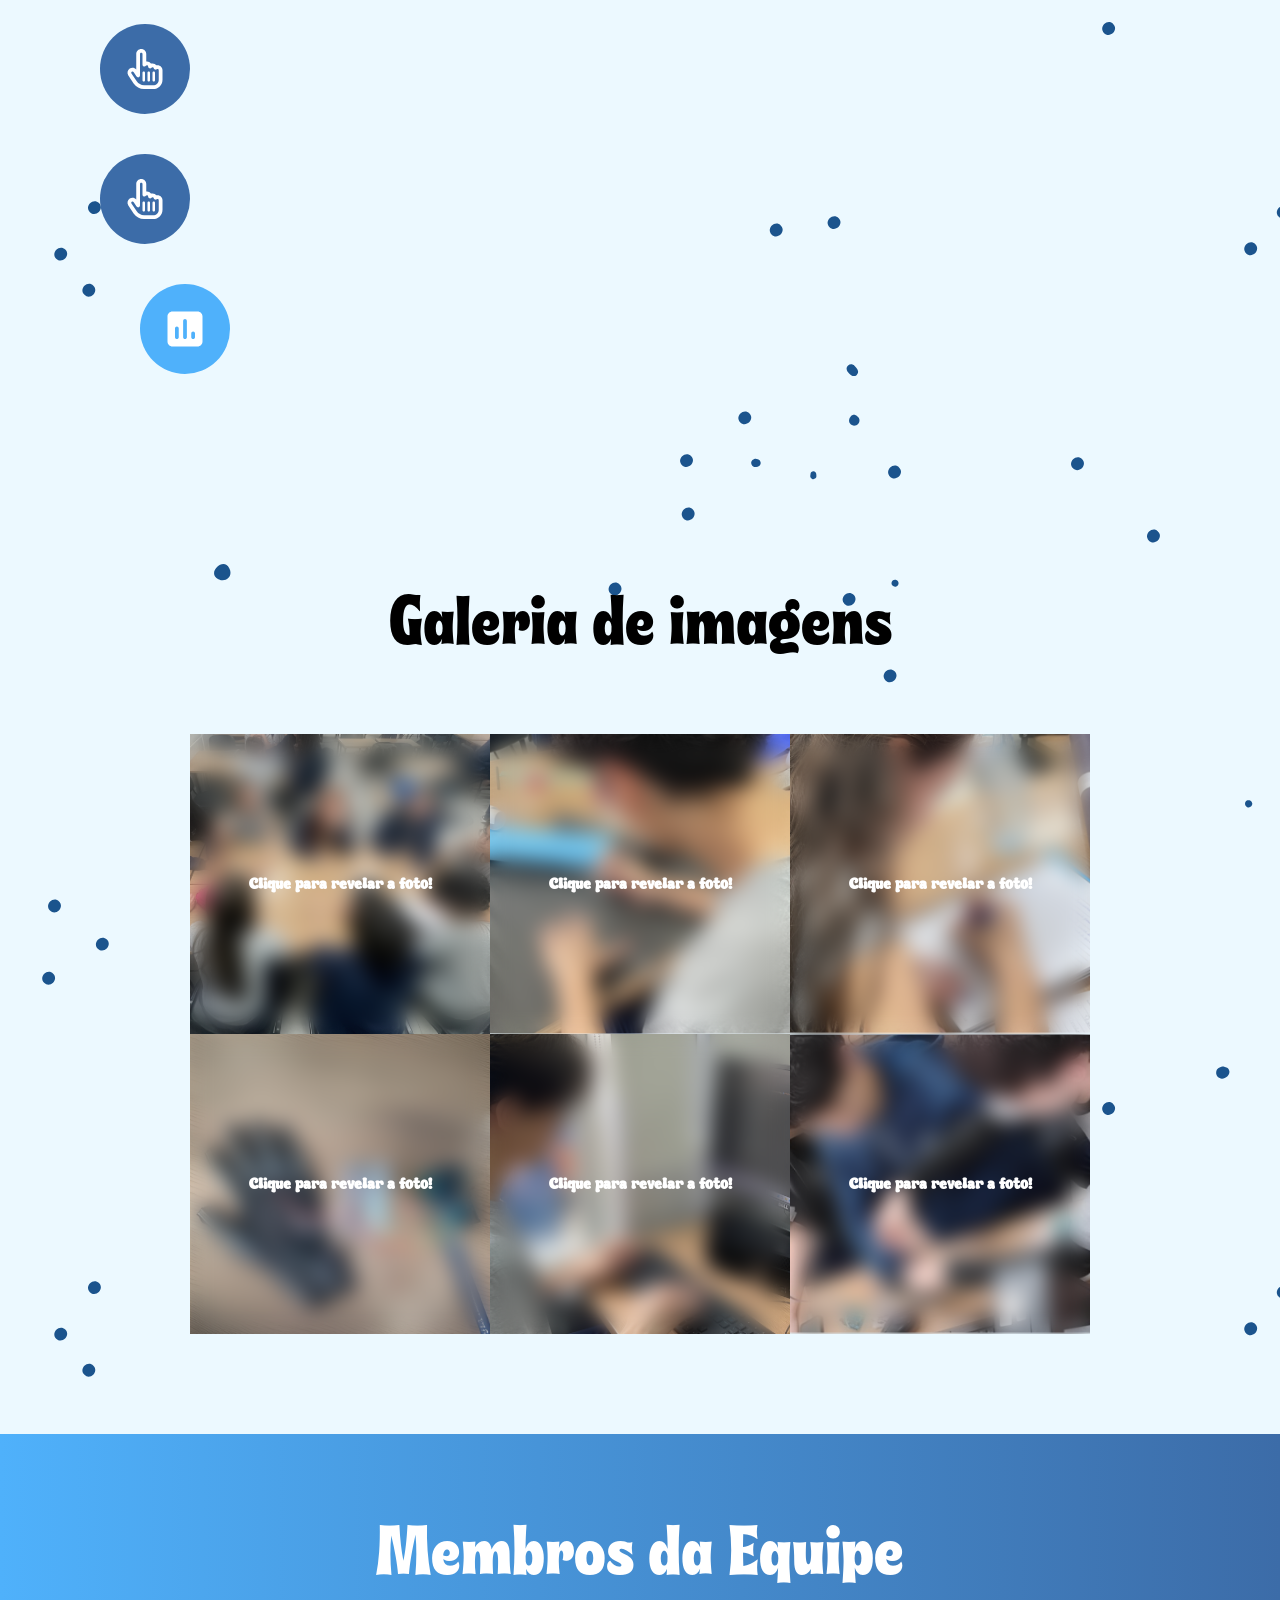
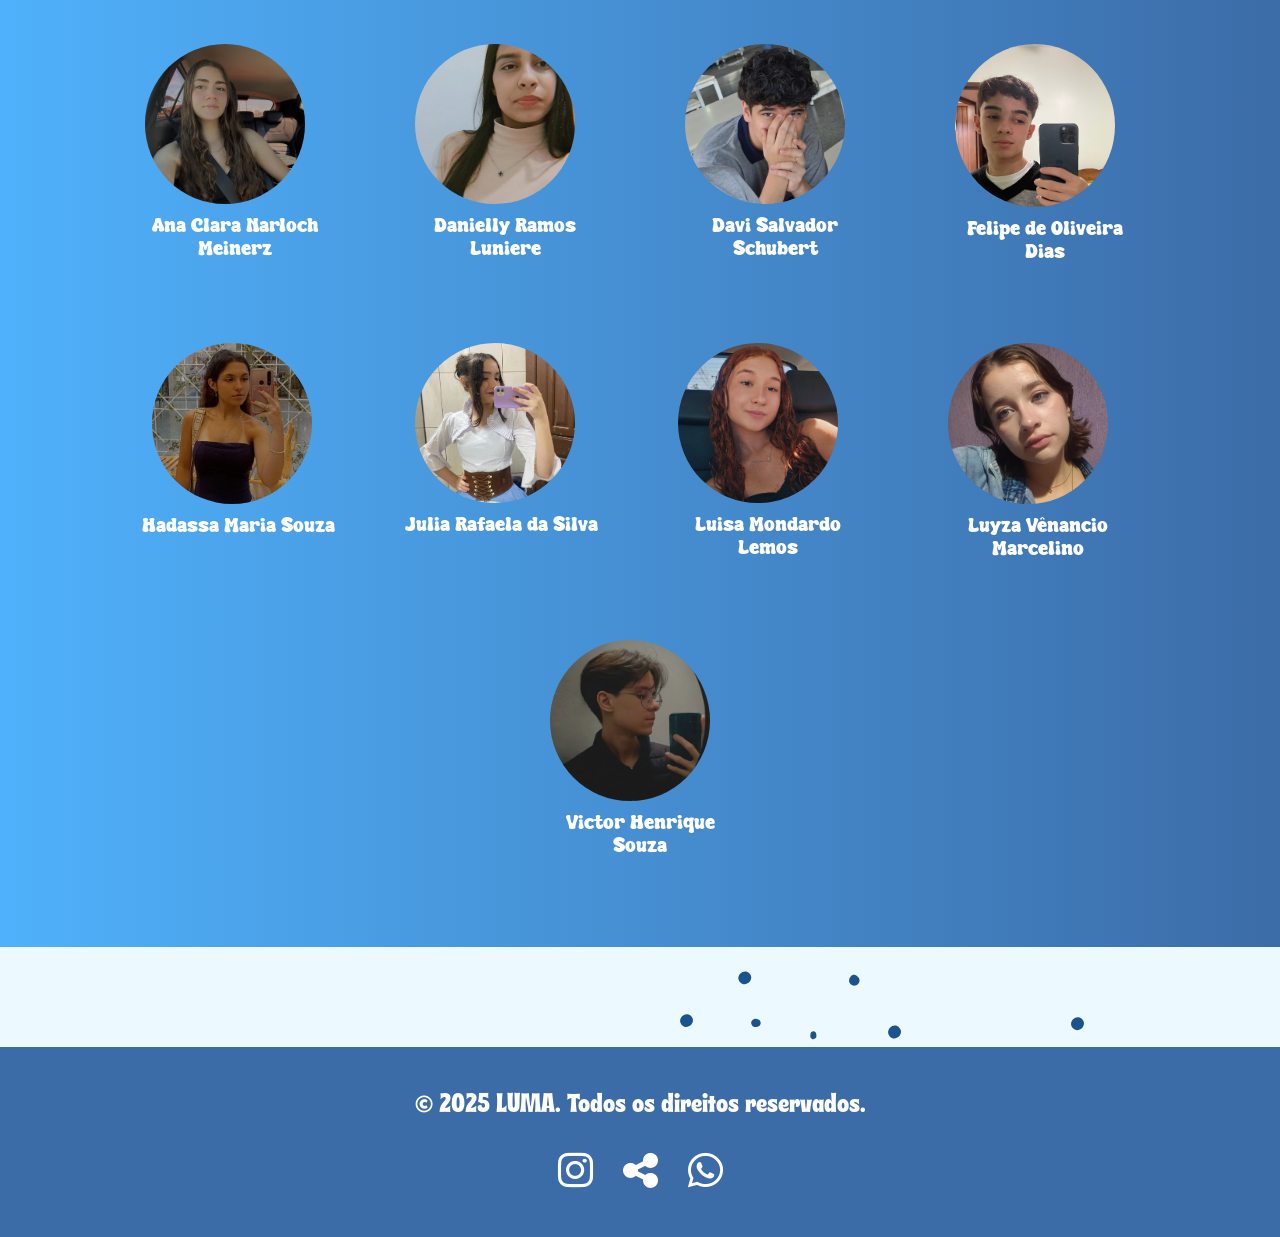
==== commit c6cf2261: "update 14 final" ====
--- a/index.html
+++ b/index.html
@@ -117,9 +117,8 @@
                     outras formas, como leitura labial ou fala oral.
                     Além disso, há apenas cerca de 20 mil intérpretes de Libras no país, um número ainda pequeno diante
                     da grande demanda.</p>
-                    <img src="images/ibge-libras-surdez.png" class="grafico">
-            </div>
-            
+            </div>
+
             <div class="quadrado">
                 <div class="sla4">
                     <img src="images/cursor3.svg">
@@ -133,6 +132,16 @@
                     educacionais e assistivos.</p>
             </div>
         </div>
+
+        <div class="grafico">
+            <div class="sla4">
+                <img src="images/grafico.svg">
+                <h2>Gráfico</h2>
+            </div>
+            <div class="graficoimagem">
+                <img src="images/ibge-libras-surdez.png">
+            </div>
+        </div>
     </section>
 
     <div class="conjunto" id="images">
@@ -158,8 +167,7 @@
                 <p>Clique para revelar a foto!</p>
             </div>
 
-            <div class="imagem"
-                style="background-image: url('images/fototrabalho.png'); background-position: 30% 70%;">
+            <div class="imagem" style="background-image: url('images/fototrabalho.png'); background-position: 30% 70%;">
                 <p>Clique para revelar a foto!</p>
             </div>
         </div>
--- a/style.css
+++ b/style.css
@@ -25,7 +25,7 @@
 
 @font-face {
     font-family: "Aileron";
-    src: url("fonts/aileron.regular.otf") format("opentype");
+    src: url("fonts/aileron.otf") format("opentype");
     font-weight: normal;
     font-style: normal;
 }
@@ -39,7 +39,21 @@
 
 @font-face {
     font-family: "Biscuit Glitch";
-    src: url("fonts/biscuit_glitch.ttf") format("opentype");
+    src: url("fonts/biscuit-glitch.ttf") format("opentype");
+    font-weight: normal;
+    font-style: normal;
+}
+
+@font-face {
+    font-family: "Super Dream";
+    src: url("fonts/super-trend.ttf") format("opentype");
+    font-weight: normal;
+    font-style: normal;
+}
+
+@font-face {
+    font-family: "Super Dream";
+    src: url("fonts/super-dream.ttf") format("opentype");
     font-weight: normal;
     font-style: normal;
 }
@@ -206,7 +220,7 @@
     font-weight: normal;
     font-size: 30px;
     margin: 30px;
-    font-family: 'Biscuit Glitch';
+    font-family: 'Super Dream';
 }
 
 .meta {
@@ -243,7 +257,7 @@
     font-size: 60px;
     margin-bottom: 30px;
     font-weight: bold;
-    font-family: 'Biscuit Glitch';
+    font-family: 'Super Dream';
 }
 
 details p {
@@ -266,10 +280,6 @@
     margin-bottom: 50px;
     text-align: center;
     font-family: 'Musubi-Black';
-}
-
-.info p {
-    overflow: hidden;
 }
 
 .quadrados {
@@ -291,7 +301,7 @@
     overflow: hidden;
 }
 
-.quadrado img {
+.quadrado img, .grafico img {
     width: 50px;
     height: 50px;
     color: #fff;
@@ -304,13 +314,40 @@
     translate: 0px 15px;
 }
 
+.grafico {
+    margin: 40px;
+    background-color: #4fb1fb;
+    padding: 20px;
+    display: flex;
+    justify-self: center;
+    flex-direction: column;
+    width: 50px;
+    height: 50px;
+    border-radius: 50px;
+    color: #ffffff;
+    transition: all 0.7s ease-in-out;
+    position: relative;
+    overflow: hidden;
+}
+
+.graficoimagem img {
+    margin-top: 20px;
+    align-self: center;
+    display: flex;
+    justify-self: center;
+    width: 100%;
+    height: auto;
+    max-width: 450px;
+    border-radius: 20px;
+}
+
 .sla4 {
     display: flex;
     justify-content: space-between;
 }
 
 .sla4 h2 {
-    font-family: 'Biscuit Glitch';
+    font-family: 'Super Dream';
     font-size: 0;
     overflow: hidden;
     align-self: center;
@@ -355,6 +392,7 @@
     display: flex;
     justify-content: center;
     align-items: center;
+    font-family: 'Super Dream';
 }
 
 .imagem p:hover {
@@ -399,7 +437,7 @@
 .member p {
     max-width: 200px;
     text-align: center;
-    font-family: 'Biscuit Glitch';
+    font-family: 'Super Dream';
 }
 
 .foto {
@@ -618,7 +656,7 @@
         padding: 20px;
     }
 
-    .quadrado {
+    .quadrado, .grafico {
         scale: 90%;
     }
 
@@ -640,6 +678,8 @@
     .textbox img {
         width: 100px;
     }
+
+
 }
 
 @media (max-width: 500px) {
@@ -663,6 +703,10 @@
 
     .quadrados {
         gap: 0;
+    }
+
+    .grafico {
+        margin: 0px;
     }
 
     .hero {
@@ -705,6 +749,11 @@
 
     .quadrado {
         max-width: 330px;
+    }
+
+    .grafico {
+        max-width: 330px;
+        max-height: 330px;
     }
 
     .quadrado p {
@@ -777,11 +826,21 @@
         margin-top: 80px;
         margin-bottom: 80px;
     }
+
+    .textbox h3 {
+        font-size: 15px;
+    }
+
+    .grafico {
+        max-width: 250px;
+        max-height: 270px;
+    }
 }
 
 @media (max-width: 375px) {
     .quadrado {
         max-width: 250px;
+        max-height: 550px;
     }
 
     .quadrado p {
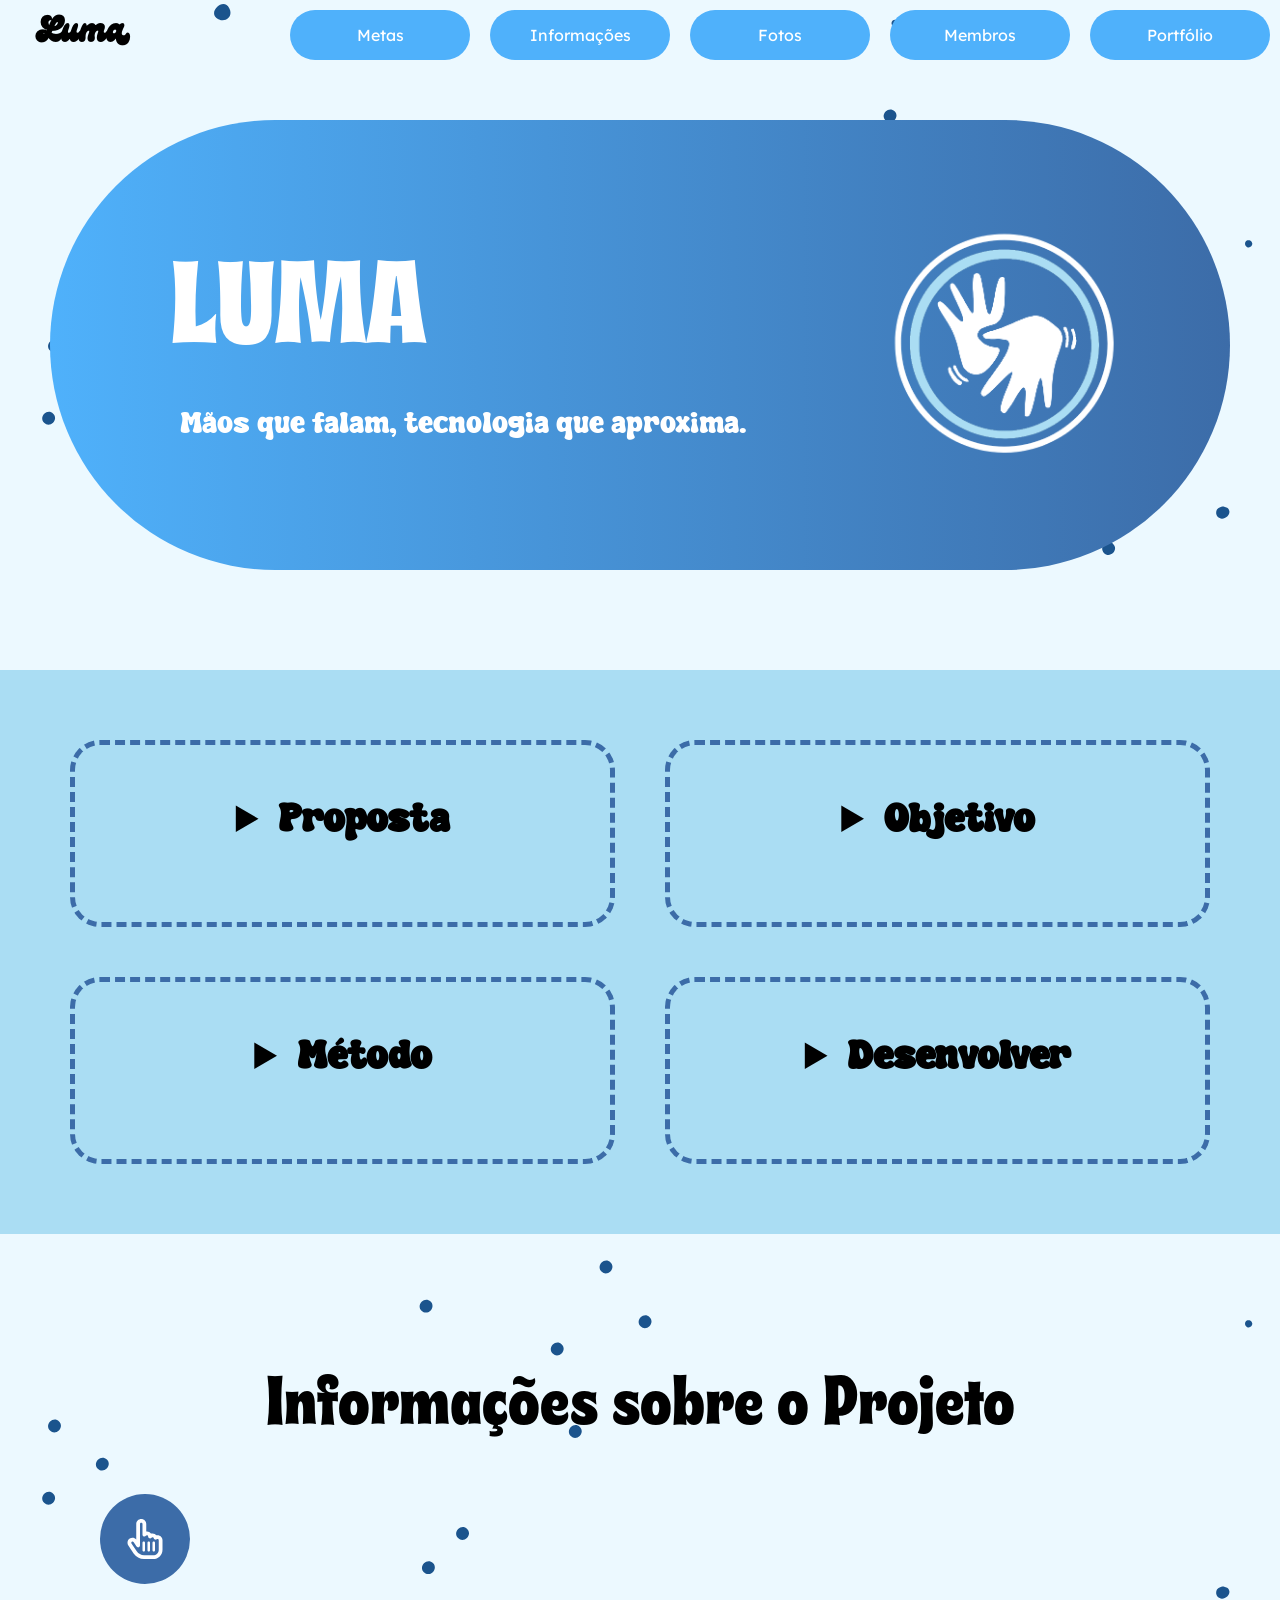
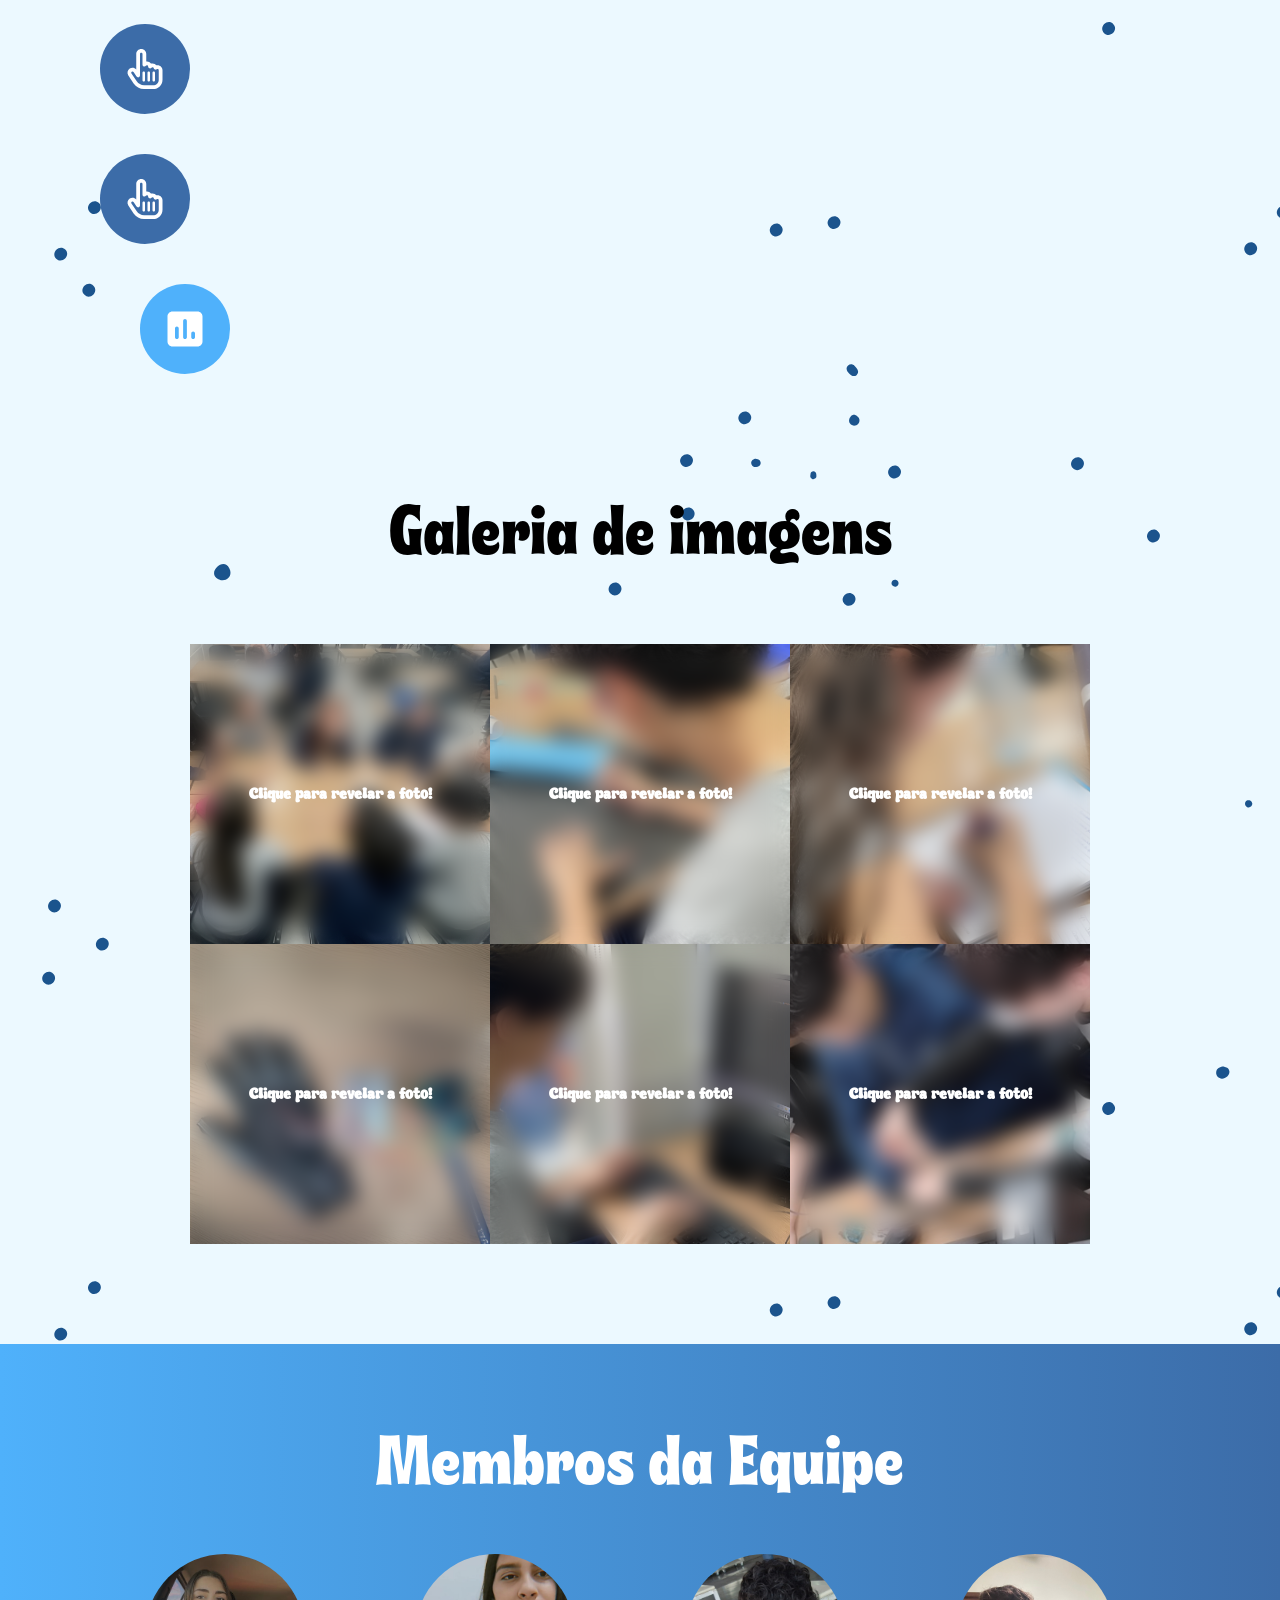
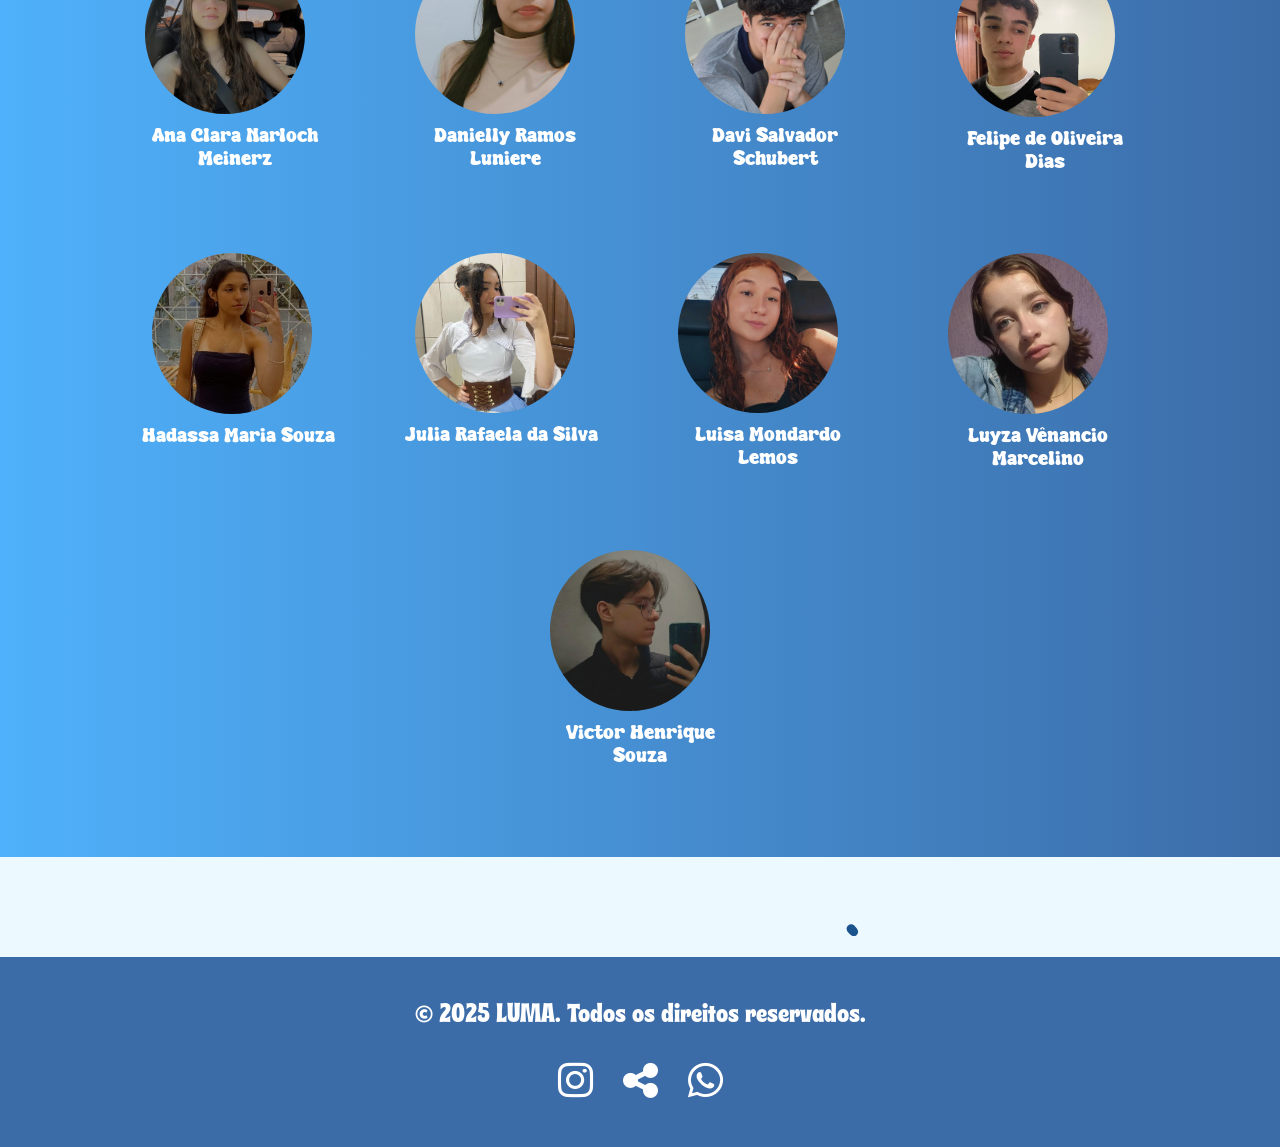
==== commit 7a5f87f4: "update 17 extra" ====
--- a/index.html
+++ b/index.html
@@ -27,7 +27,7 @@
             <a href="#info" class="item">Informações</a>
             <a href="#images" class="item">Fotos</a>
             <a href="#equipe" class="item">Membros</a>
-            <a href="text/RESUMO FEIRA DO CONHECIMENTO 2025.pdf" target="_blank" class="item">Portfólio</a>
+            <a href="text/Portfólio LUMA.pdf" target="_blank" class="item">Portfólio</a>
         </div>
     </header>
 
--- a/style.css
+++ b/style.css
@@ -267,7 +267,7 @@
 .info {
     background-color: transparent;
     padding: 100px;
-    margin-bottom: 50px;
+    padding-bottom: 10px;
     font-size: 23px;
     overflow: hidden;
     min-height: fit-content;
